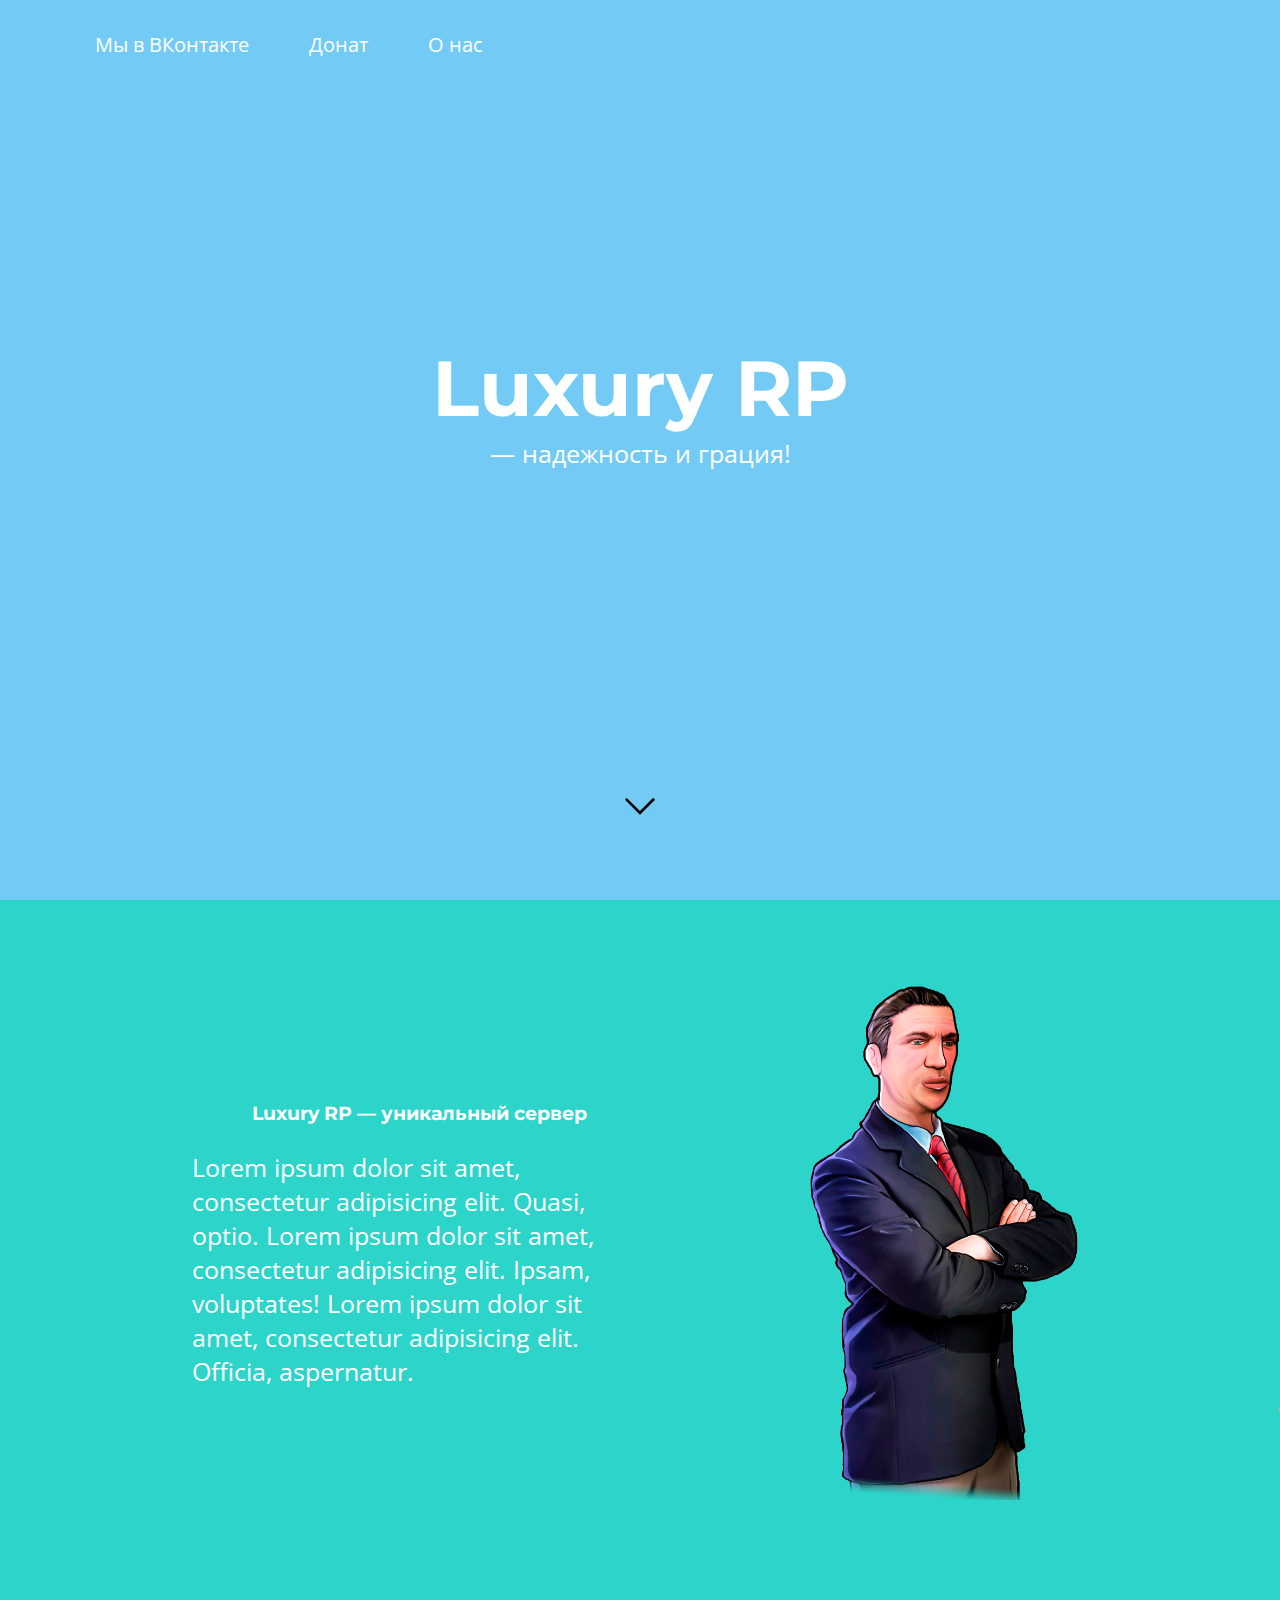
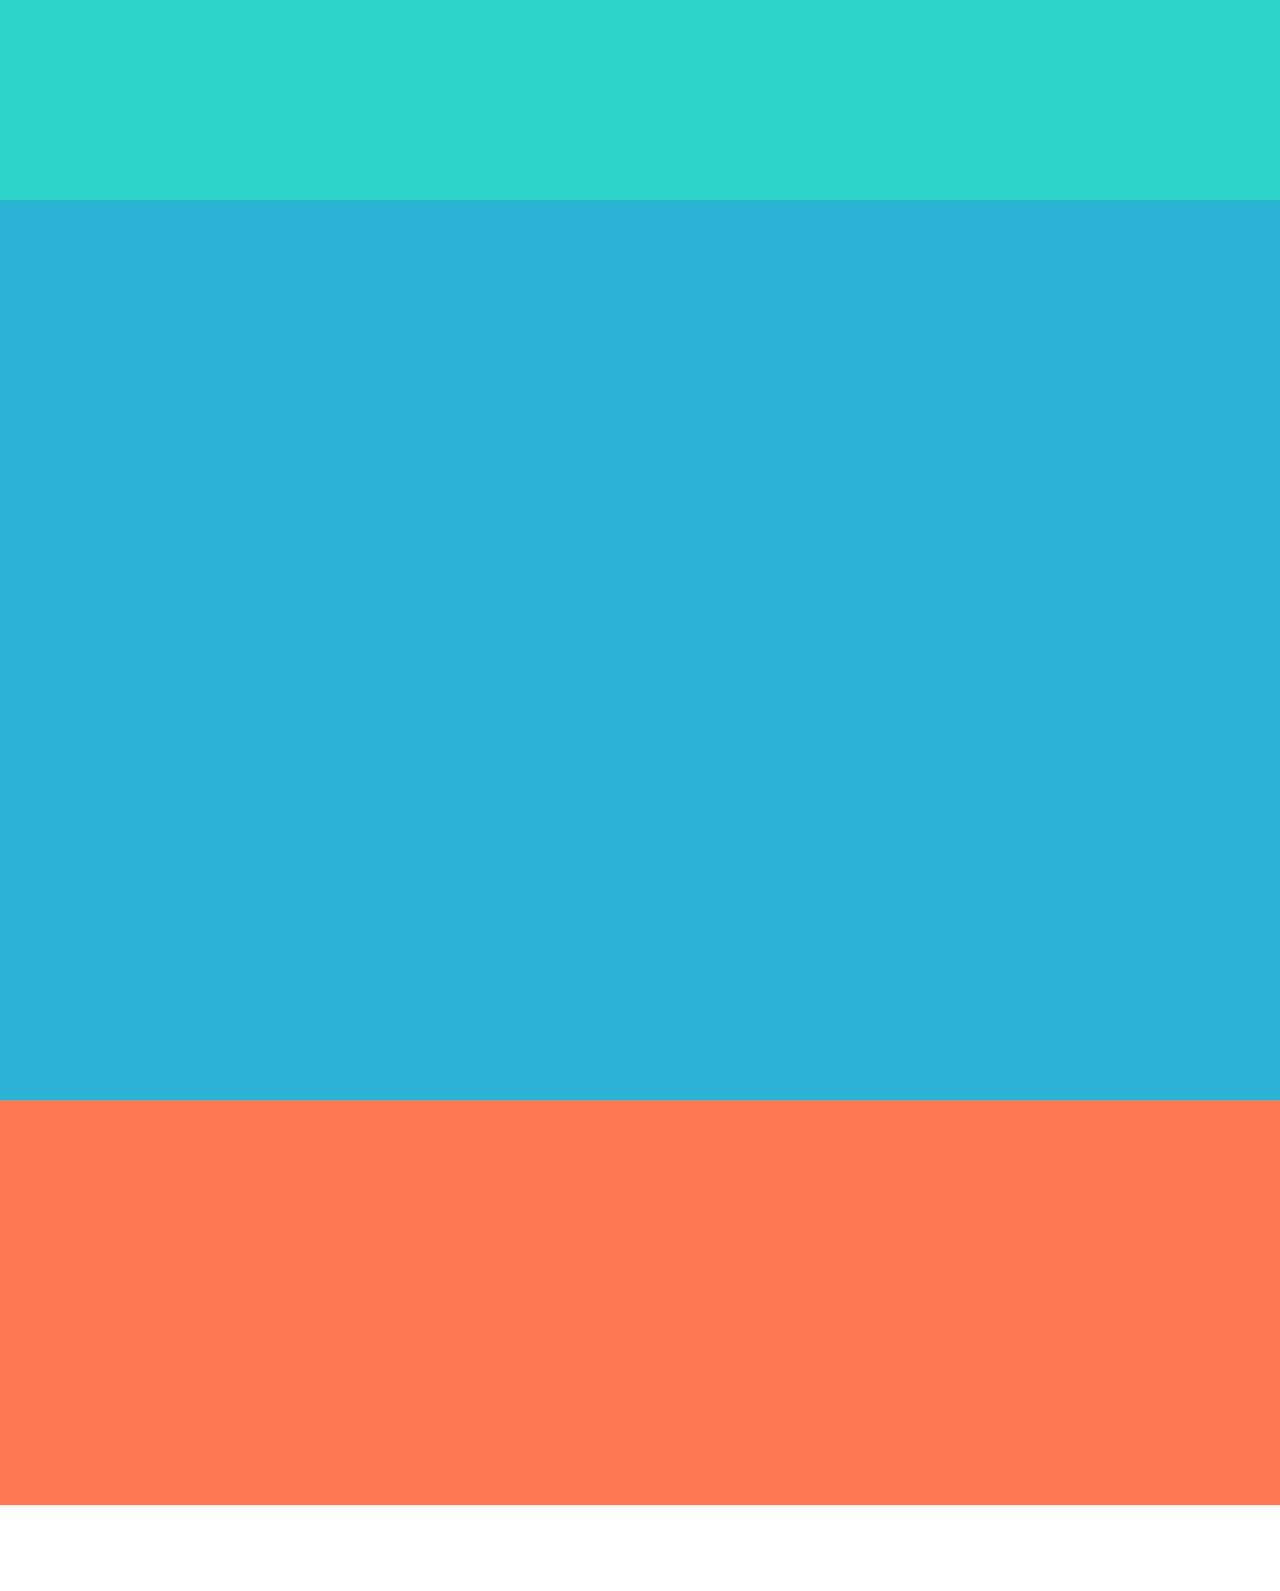
==== index.html @ 031ab989 "ver 0.9.2.1" ====
<!DOCTYPE html>
<html lang="en">
<head>
    <!-- metatag -->
    <meta charset="UTF-8">
    <meta name="viewport" content="width=device-width, initial-scale=1.0">
    <meta http-equiv="X-UA-Compatible" content="ie=edge">
    <meta name="description" content="">
    <meta name="autor" content="Layout by Kolobanov">
    <meta name="keywords" content="Luxury, samp, rp, luxury rp, roleplay, role play, samp server, самп, люксури">
    
    <!-- title name -->
    <title>Luxury RP - SAMP project</title>

    <!-- link -->
    <link rel="stylesheet" href="/lib/animate.css">
    <link rel="stylesheet" href="css/stylesheet.css">
</head>
<body>
    <div class="section sectionone" id="blockone">
        <div class="sectionone-nav">
            <div class="nav wow fadeInLeft" data-wow-duration="1.5s">
                <ul class="navbar">
                    <li class="navbar-list"><a class="underline-text" href="https://vk.com/lux_samp">Мы в ВКонтакте</a></li>
                    <li class="navbar-list"><a class="underline-text" href="#">Донат</a></li>
                    <li class="navbar-list"><a class="underline-text" href="#">О нас</a></li>
                    
                </ul>
            </div>
        </div>
        <div class="sectionone-inner">
            <h1>Luxury RP</h1>
            <p>&mdash; надежность и грация!</p>
        </div>
        <div class="sectionone-arrow">
                <a href="#blocktwo"><img class="arrow-down animated fadeInDown slower infinite" width="80" src="/image/lobby/angle-down.svg" alt=""></a>
        </div>
    </div>
    <div class="section sectiontwo" id="blocktwo">
        <div class="sectiontwo-head">
            <h2 class="wow slideInLeft" data-wow-offset="10">О нас</h2>
        </div>
        <div class="sectiontwo-inner">
            <div class="sectiontwo-inner-text">
                <h3>Luxury RP &mdash; уникальный сервер</h3>
                <p>
                    Lorem ipsum dolor sit amet, consectetur adipisicing elit. Quasi, optio.
                    Lorem ipsum dolor sit amet, consectetur adipisicing elit. Ipsam, voluptates!
                    Lorem ipsum dolor sit amet, consectetur adipisicing elit. Officia, aspernatur.
                </p>
            </div>
            <div class="sectiontwo-person">
                <img class="persona" src="image/persona.png" width="470" alt="">
            </div>
        </div>
    </div>
    <div class="section sectionthree" id="blockthree">
        <div class="sectionthree-header">
            <h2 class="wow slideInLeft" data-wow-offset="10">Как скачать?</h2>
        </div>
        <div class="sectionthree-number">
                <h2 class="wow fadeInLeft">1</h2>
                <h2 class="wow fadeInLeft" data-wow-delay="0.3s">2</h2>
                <h2 class="wow fadeInLeft" data-wow-delay="0.6s">3</h2>
        </div>
        <div class="sectionthree-steps">
            <div class="steps-block wow fadeInLeft">
                <h3>Установить GTA San Andreas</h3>
                <p>Первым радикальным шагом будет установка GTA San Andreas на ваш компьютер. Это вы можете сделать, нажав на кнопку снизу.</p>
            </div>
            <div class="steps-block wow fadeInLeft" data-wow-delay="0.3s">
                <h3>Установить клиент SA:MP</h3>
                <p>Второй шаг &mdash; установка SAMP`a. При установке укажите папку, куда вы установили игру. Скачать клиент вы можете по кнопку внизу.</p>
            </div>
            <div class="steps-block wow fadeInLeft" data-wow-delay="0.6s">
                <h3>Добавить наш сервер в избранные</h3>
                <p>Последний и самый главный шаг - добавление нашего сервера в ваш клиент. Как обычно, нажав на кнопку ниже.</p>
            </div>
        </div>
    </div>
    <div class="social-block">
        
    </div>
    <div class="sectionfooter" id="footer">
        <h2 style="color: #000;" class="wow slideInLeft" data-wow-offset="10">Luxury RP</h2>
    </div>
<script src="lib/wow.min.js"></script>
<script>new WOW().init();</script>
</body>
</html>
---- css/stylesheet.css ----
@import url('https://fonts.googleapis.com/css?family=Montserrat:300,400,700|Open+Sans:400,700&display=swap');

* {
    padding: 0;
    margin: 0;
}

html {
    scroll-behavior: smooth;
}

ul, li {
    list-style: none;
    text-decoration: none;
}

h1, h2, h3, h4, h5 {
    font-family: 'Montserrat', sans-serif;
    margin: 0;
    color: #fff;
}

h1 {
    font-size: 78px;
}

h2 {
    font-size: 70px;
}

p, li {
    font-family: 'Open Sans', sans-serif;
    font-size: 25px;
    color: #fff;
}

a, 
a:hover {
    text-decoration: none;
    cursor: pointer;
    color: #fff;
}

.section {
    width: 100%;
    height: 100vh;
}

.sectionone {
    background-color: #73cbf5;
}

.sectionone-nav {
    height: 5vh;
}

.navbar {
    display: flex;
    justify-content: center;
    align-items: center;

    position: absolute;
    top: 15px;
    left: 65px;
    text-align: center;
}

.navbar-list {
    padding: 10px 10px;
}

.navbar-list a {
    font-size: 20px;
    color: #fff;
    margin: 5px 20px;
}

.underline-text {
    display: inline-block;
    color: #ffeb3b;
    line-height: 1.4;
    text-decoration: none;
    cursor: pointer;
    position: relative;
}

.underline-text:after {
    background-color: #ffeb3b;
    display: block;
    content: "";
    height: 4px;
    width: 0%;
    left: 50%;
    position: absolute;
    -webkit-transition: width .3s ease-in-out;
    -moz--transition: width .3s ease-in-out;
    transition: width .3s ease-in-out;
    -webkit-transform: translateX(-50%);
    -moz-transform: translateX(-50%);
    transform: translateX(-50%);
}

.underline-text:hover:after,
.underline-text:focus:after {
    width: 100%;
}

.sectionone-inner {
    height: 80vh;

    display: flex;
    justify-content: center;
    align-items: center;
    flex-direction: column;
}

.sectionone-arrow {
    height: 5vh;
    display: flex;
    justify-content: center;
}

.arrow-down {
    fill: #fff;
}

/* sectiontwo */


.sectiontwo {
    background-color: #2cd4c9;
}

.sectiontwo-inner {
    padding-left: 15%;

    display: flex;
    align-items: center;
    justify-content: center;
}

.sectiontwo-inner-text {
    display: flex;
    justify-content: flex-start;
    flex-direction: column;
    align-items: center;
    padding-right: 15%;

    width: 600px;
}

.sectiontwo-inner-text h3 {
    padding-bottom: 25px;
}

/* sectionthree */

.sectionthree {
    background-color: #2cb2d4;
}

.sectionthree-number {
    display: flex;
    justify-content: space-around;

    padding-top: 5%;
}

.sectionthree-steps {
    display: flex;
    justify-content: space-around;
    align-items: center;

    padding-top: 2%;
}

.steps-block {
    width: 350px;
}


.social-block {
    width: 100%;
    height: 45vh;

    background: #f75;
}
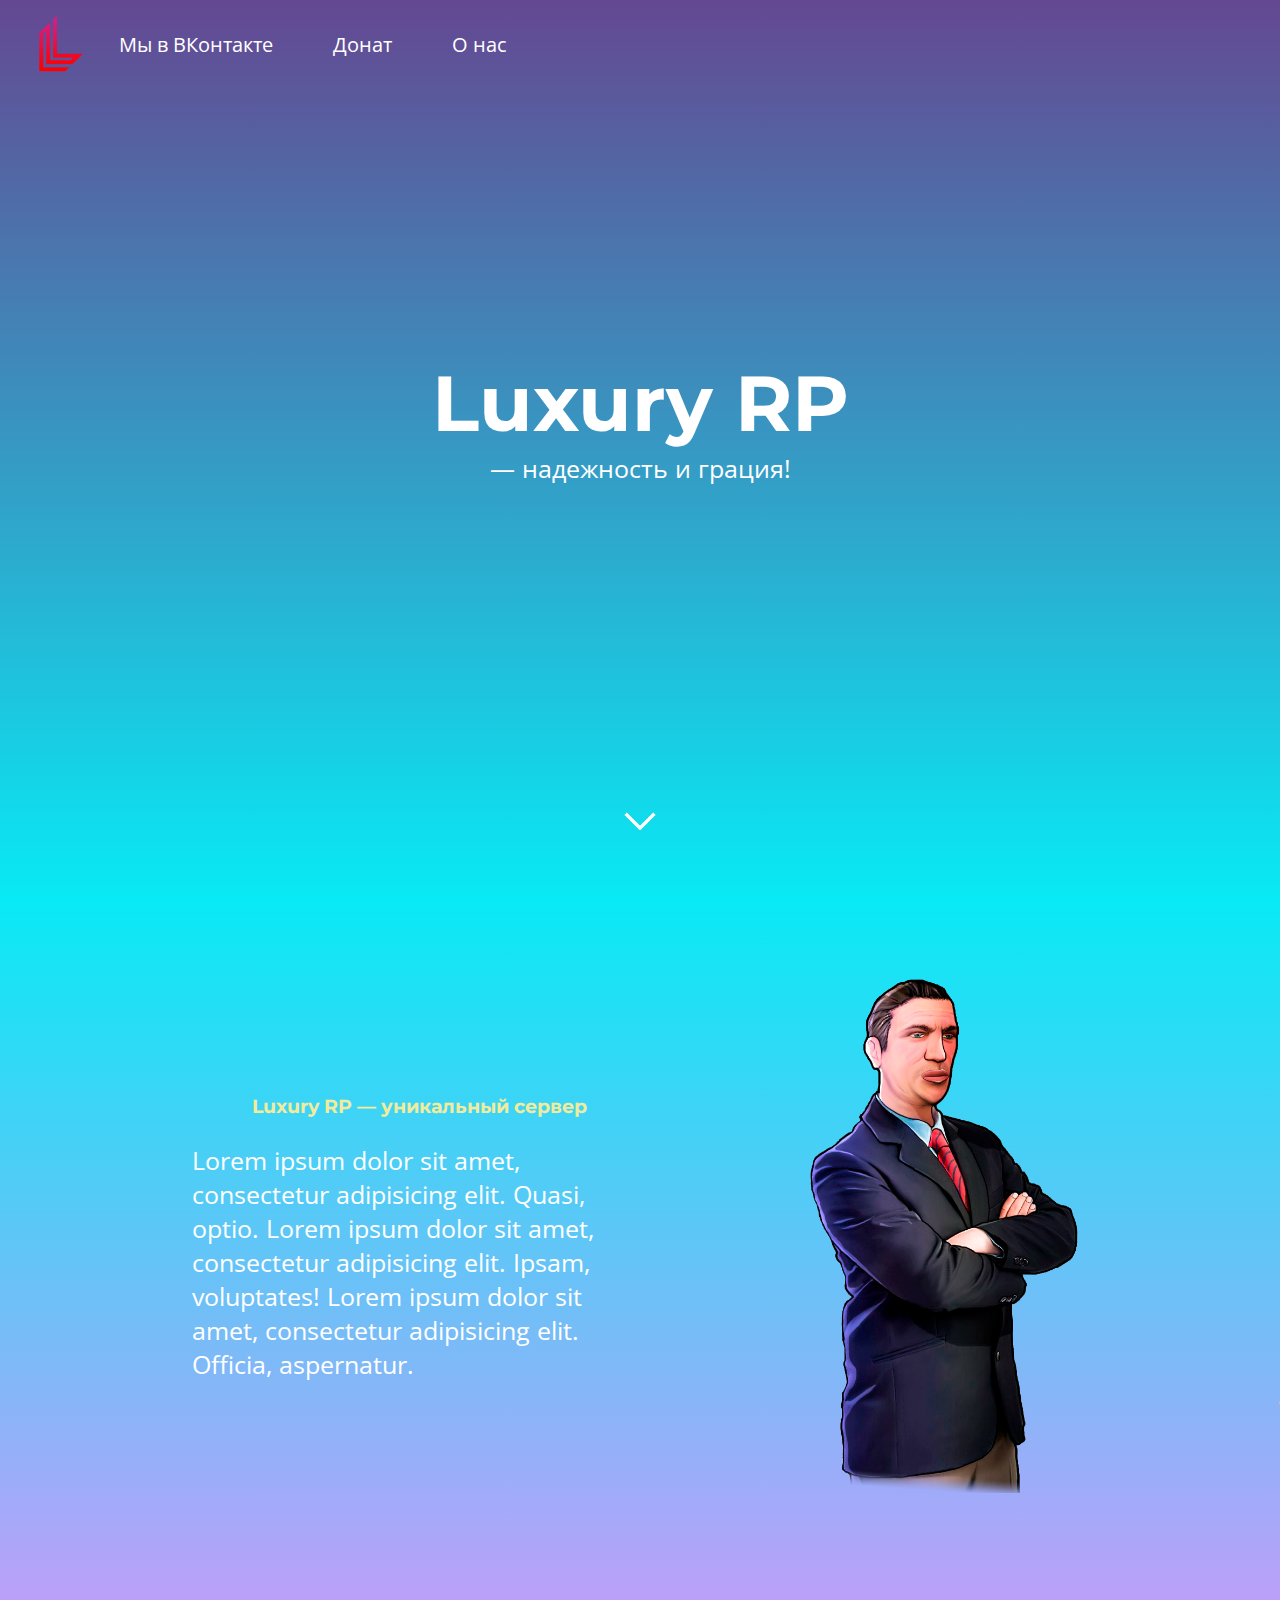
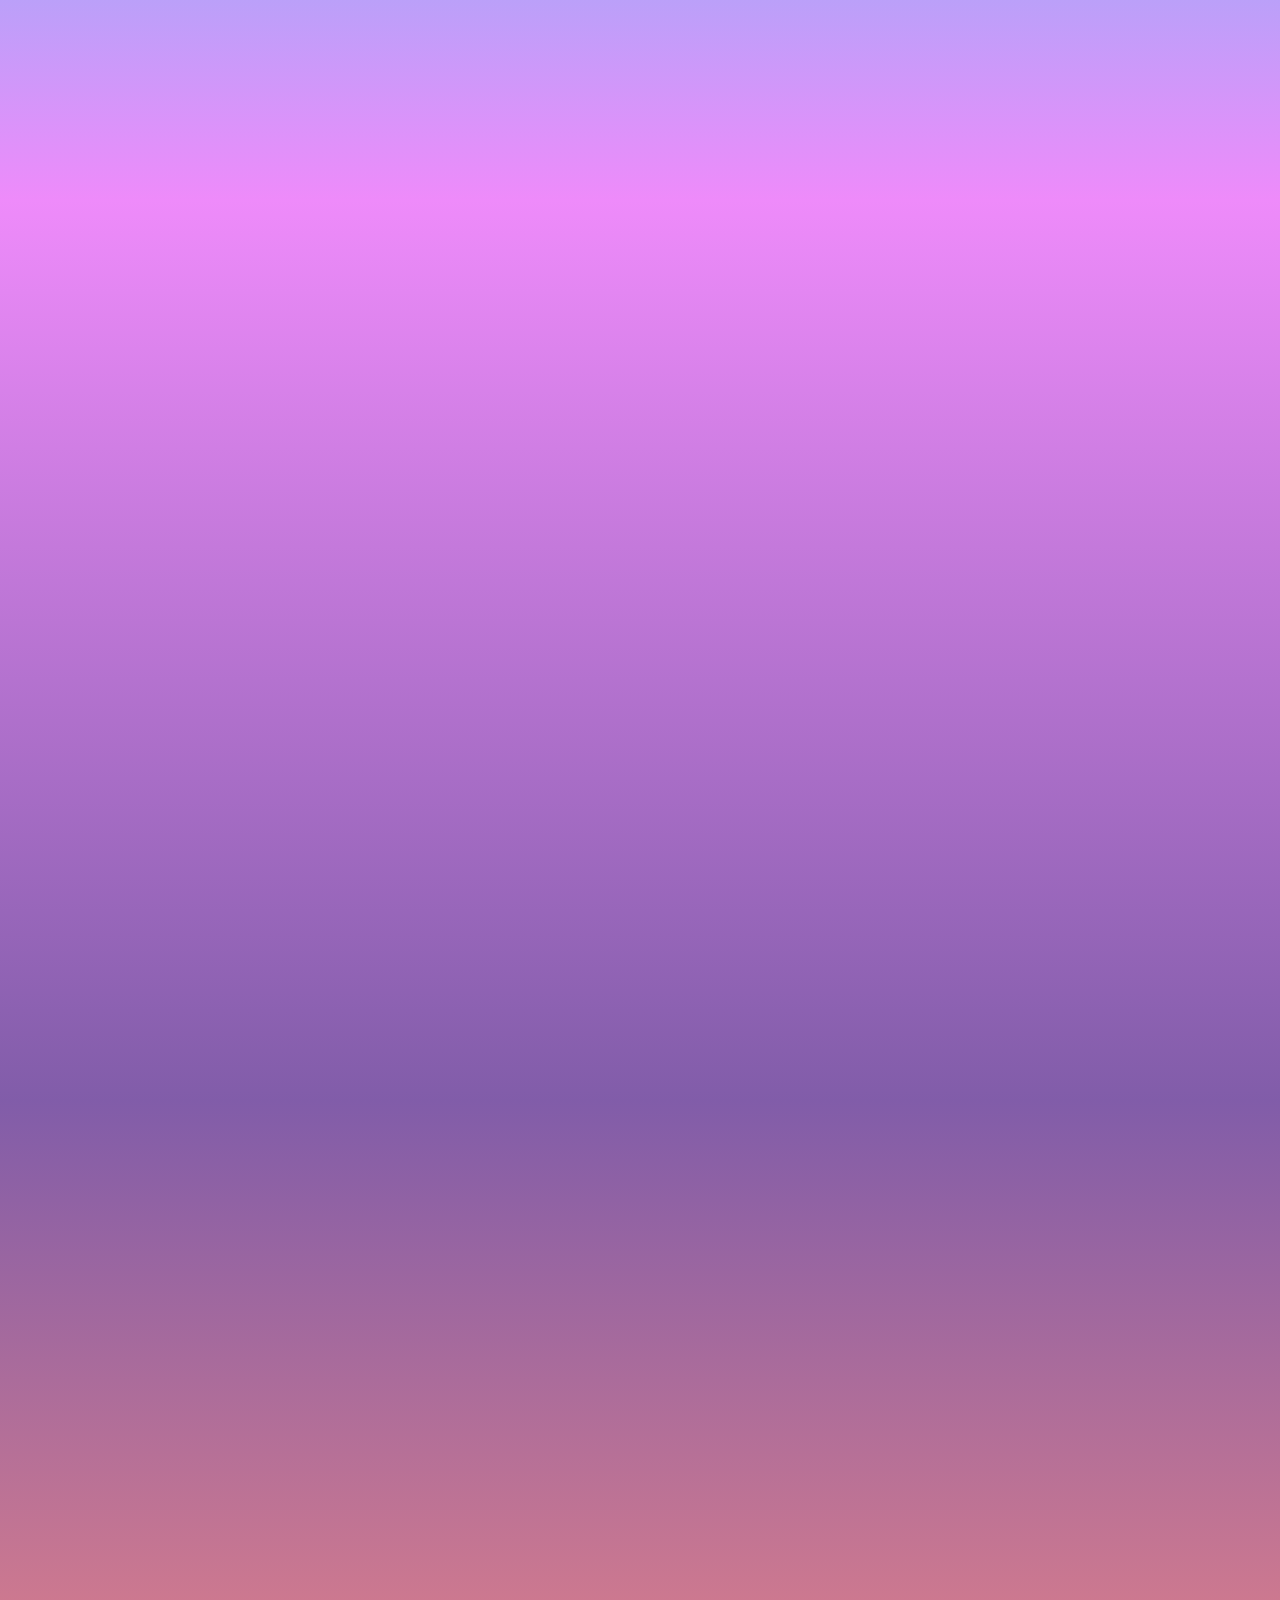
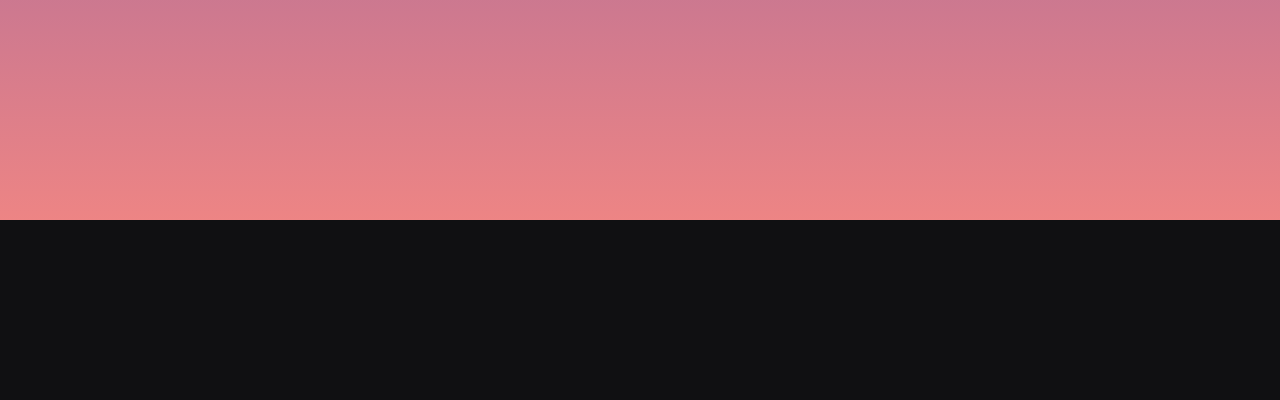
==== commit 854b79e6: "ver. 0.9.3" ====
--- a/index.html
+++ b/index.html
@@ -19,6 +19,9 @@
 <body>
     <div class="section sectionone" id="blockone">
         <div class="sectionone-nav">
+            <div class="logo-block">
+                <img src="image/logo.png" width="64" alt="">
+            </div>
             <div class="nav wow fadeInLeft" data-wow-duration="1.5s">
                 <ul class="navbar">
                     <li class="navbar-list"><a class="underline-text" href="https://vk.com/lux_samp">Мы в ВКонтакте</a></li>
@@ -38,7 +41,7 @@
     </div>
     <div class="section sectiontwo" id="blocktwo">
         <div class="sectiontwo-head">
-            <h2 class="wow slideInLeft" data-wow-offset="10">О нас</h2>
+            <h2 class="wow slideInLeft heading-text" data-wow-offset="10">О нас</h2>
         </div>
         <div class="sectiontwo-inner">
             <div class="sectiontwo-inner-text">
@@ -56,7 +59,7 @@
     </div>
     <div class="section sectionthree" id="blockthree">
         <div class="sectionthree-header">
-            <h2 class="wow slideInLeft" data-wow-offset="10">Как скачать?</h2>
+            <h2 class="wow slideInLeft heading-text" data-wow-offset="10">Как скачать?</h2>
         </div>
         <div class="sectionthree-number">
                 <h2 class="wow fadeInLeft">1</h2>
@@ -70,7 +73,7 @@
             </div>
             <div class="steps-block wow fadeInLeft" data-wow-delay="0.3s">
                 <h3>Установить клиент SA:MP</h3>
-                <p>Второй шаг &mdash; установка SAMP`a. При установке укажите папку, куда вы установили игру. Скачать клиент вы можете по кнопку внизу.</p>
+                <p>Второй шаг &mdash; установка SAMP`a. При установке укажите папку, куда вы установили игру. Скачать клиент вы можете по кнопке внизу.</p>
             </div>
             <div class="steps-block wow fadeInLeft" data-wow-delay="0.6s">
                 <h3>Добавить наш сервер в избранные</h3>
@@ -79,10 +82,16 @@
         </div>
     </div>
     <div class="social-block">
-        
+        <div class="social-header">
+            <h2 class="wow slideInLeft animated heading-text">Мы в соц. сетях!</h2>
+        </div>
     </div>
     <div class="sectionfooter" id="footer">
-        <h2 style="color: #000;" class="wow slideInLeft" data-wow-offset="10">Luxury RP</h2>
+        <h2 class="wow slideInLeft" data-wow-offset="10">Luxury RP</h2>
+        <div class="copyright-item">
+            <p class="wow slideInLeft" data-wow-delay="0.2s">&copy; Copyright 2019.
+            <i>Все права защищены.</i></p>
+        </div>
     </div>
 <script src="lib/wow.min.js"></script>
 <script>new WOW().init();</script>
--- a/css/stylesheet.css
+++ b/css/stylesheet.css
@@ -9,6 +9,10 @@
     scroll-behavior: smooth;
 }
 
+body {
+
+}
+
 ul, li {
     list-style: none;
     text-decoration: none;
@@ -25,8 +29,14 @@
 }
 
 h2 {
-    font-size: 70px;
-}
+    font-size: 65px;
+    color: #fff;
+}
+
+h3 {
+    color: #F1EC9D;
+}
+
 
 p, li {
     font-family: 'Open Sans', sans-serif;
@@ -41,6 +51,10 @@
     color: #fff;
 }
 
+.heading-text {
+    padding-left: 50px;
+}
+
 .section {
     width: 100%;
     height: 100vh;
@@ -48,10 +62,14 @@
 
 .sectionone {
     background-color: #73cbf5;
+    background: linear-gradient(to top, #08eaf5, #644892);
 }
 
 .sectionone-nav {
+    display: flex;
     height: 5vh;
+    padding-top: 15px;
+    padding-left: 25px;
 }
 
 .navbar {
@@ -59,9 +77,6 @@
     justify-content: center;
     align-items: center;
 
-    position: absolute;
-    top: 15px;
-    left: 65px;
     text-align: center;
 }
 
@@ -129,6 +144,7 @@
 
 .sectiontwo {
     background-color: #2cd4c9;
+    background: linear-gradient(to top, #db08f578, #08eaf5);
 }
 
 .sectiontwo-inner {
@@ -156,7 +172,8 @@
 /* sectionthree */
 
 .sectionthree {
-    background-color: #2cb2d4;
+    background: linear-gradient(to top, #6b409ad9, #db08f578);
+
 }
 
 .sectionthree-number {
@@ -181,7 +198,23 @@
 
 .social-block {
     width: 100%;
-    height: 45vh;
-
-    background: #f75;
+    height: 80vh;
+    background: linear-gradient(to top, #ea6f6fd9, #6b409ad9);
+}
+
+.sectionfooter {
+    height: 20vh;
+    background-color: #101012;
+    color: #fff !important;
+    line-height: 1.4;
+    padding-left: 10px;
+}
+
+.copyright-item {
+    display: flex;
+}
+
+.copyright-item i {
+    font-style: normal;
+    font-size: 16px;
 }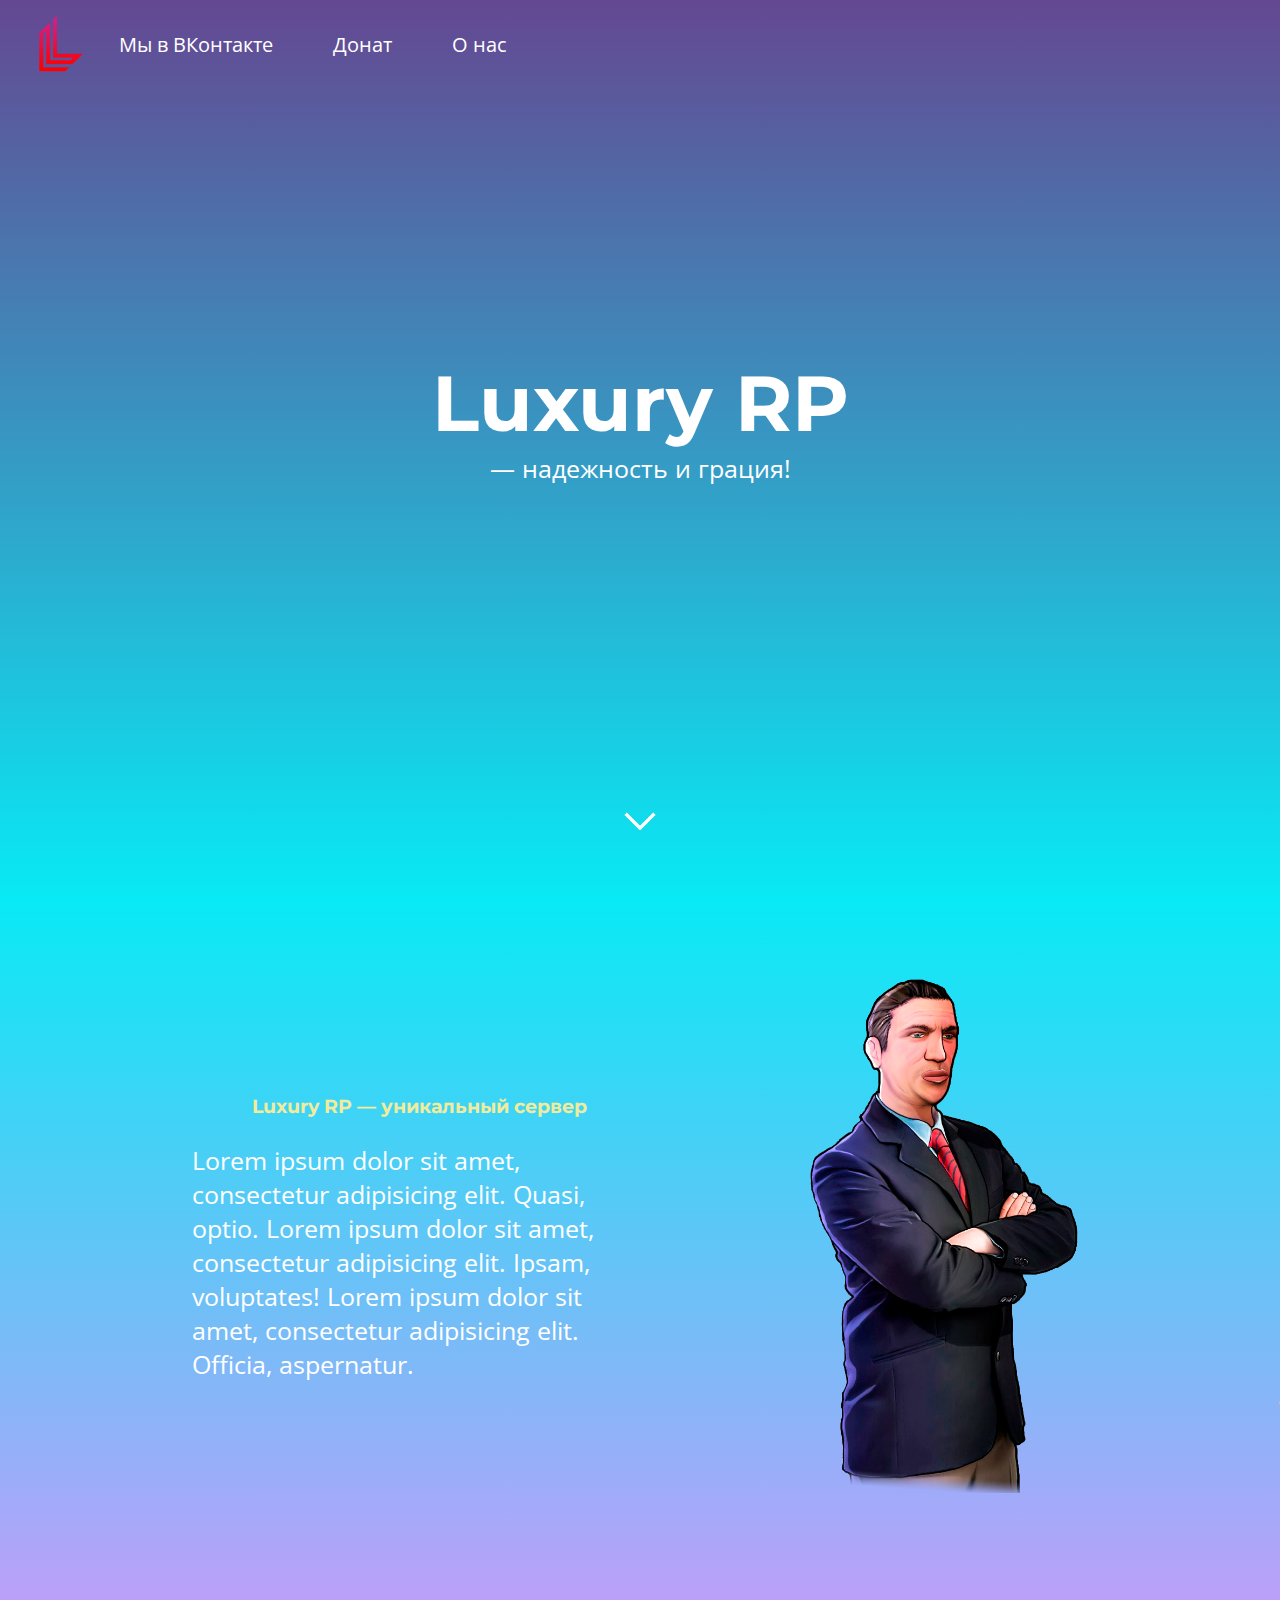
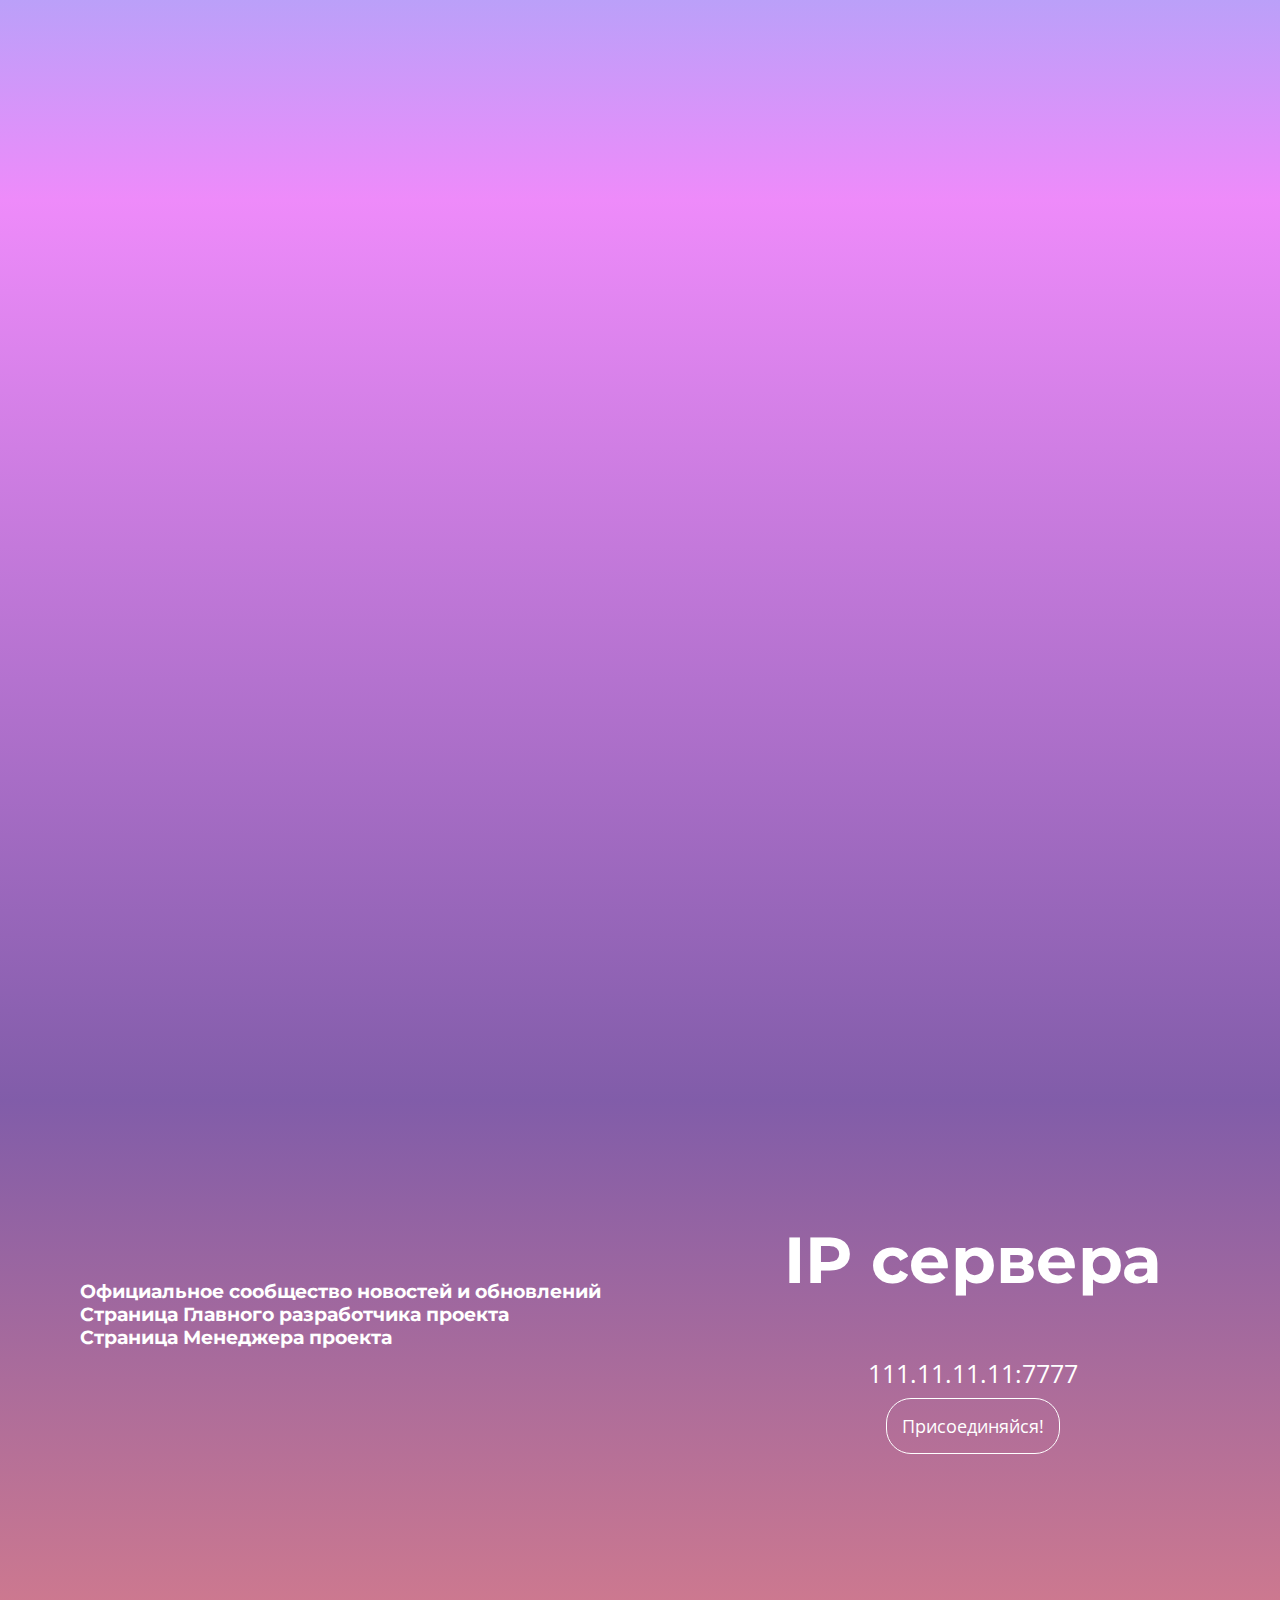
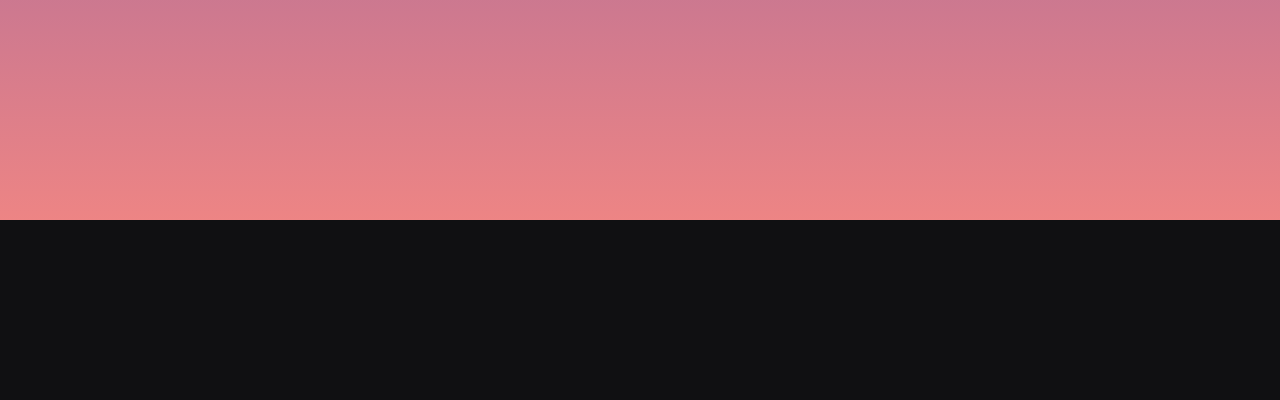
==== commit 93a99a40: "ver. 0.9.4" ====
--- a/index.html
+++ b/index.html
@@ -13,6 +13,7 @@
     <title>Luxury RP - SAMP project</title>
 
     <!-- link -->
+    <link rel="shortcut icon" href="image/favicon.ico" type="image/x-icon">
     <link rel="stylesheet" href="/lib/animate.css">
     <link rel="stylesheet" href="css/stylesheet.css">
 </head>
@@ -81,16 +82,28 @@
             </div>
         </div>
     </div>
-    <div class="social-block">
+    <div class="social">
         <div class="social-header">
             <h2 class="wow slideInLeft animated heading-text">Мы в соц. сетях!</h2>
         </div>
+        <div class="social-block">
+        <div class="social-inner">
+            <h3><a href="#">Официальное cообщество новостей и обновлений</a></h3>
+            <h3><a href="#">Страница Главного разработчика проекта</a></h3>
+            <h3><a href="#">Страница Менеджера проекта</a></h3>
+        </div>
+        <div class="server-inner">
+            <h2>IP сервера</h2>
+            <p>111.11.11.11:7777</p>
+            <a href="samp://111.11.11.11:7777" class="btn-block">Присоединяйся!</a>
+        </div>
+    </div>
     </div>
     <div class="sectionfooter" id="footer">
         <h2 class="wow slideInLeft" data-wow-offset="10">Luxury RP</h2>
         <div class="copyright-item">
-            <p class="wow slideInLeft" data-wow-delay="0.2s">&copy; Copyright 2019.
-            <i>Все права защищены.</i></p>
+            <p class="wow slideInRight"><span class="wow fadeInDown" data-wow-delay="1s">&copy;</span> Copyright 2019 <br>
+            <i class="wow fadeInDown" data-wow-delay="1.5s">Все права защищены.</i></p>
         </div>
     </div>
 <script src="lib/wow.min.js"></script>
--- a/css/stylesheet.css
+++ b/css/stylesheet.css
@@ -7,10 +7,11 @@
 
 html {
     scroll-behavior: smooth;
+    overflow-x: hidden;
 }
 
 body {
-
+    
 }
 
 ul, li {
@@ -196,25 +197,73 @@
 }
 
 
-.social-block {
+.social {
     width: 100%;
     height: 80vh;
     background: linear-gradient(to top, #ea6f6fd9, #6b409ad9);
 }
 
 .sectionfooter {
+    display: flex;
+    align-items: center;
+    justify-content: space-between;
+
     height: 20vh;
     background-color: #101012;
     color: #fff !important;
     line-height: 1.4;
-    padding-left: 10px;
+    padding: 0px 10px;
 }
 
 .copyright-item {
     display: flex;
+    text-align: right;
 }
 
 .copyright-item i {
     font-style: normal;
     font-size: 16px;
+}
+
+.social-block {
+    display: flex;
+    justify-content: center;
+    align-items: center;
+}
+
+.social-inner {
+    width: 50%;
+    display: flex;
+    flex-direction: column;
+    padding-left: 80px;
+}
+
+.server-inner {
+    width: 50%;
+    line-height: 2.5;
+    text-align: center;
+    padding: 0px 15px;
+}
+
+.server-inner a {
+
+}
+
+.btn-block {
+    padding: 15px;
+    border: 1px solid #fff;
+    border-radius: 25px;
+    
+    font-family: 'Open Sans', sans-serif;
+    font-size: 18px;
+
+    transition: all .5s ease-out;
+}
+
+.btn-block:hover {
+    padding: 17px;
+    text-align: center;
+    background-color: #fff;
+    font-weight: 700;
+    color: #000;
 }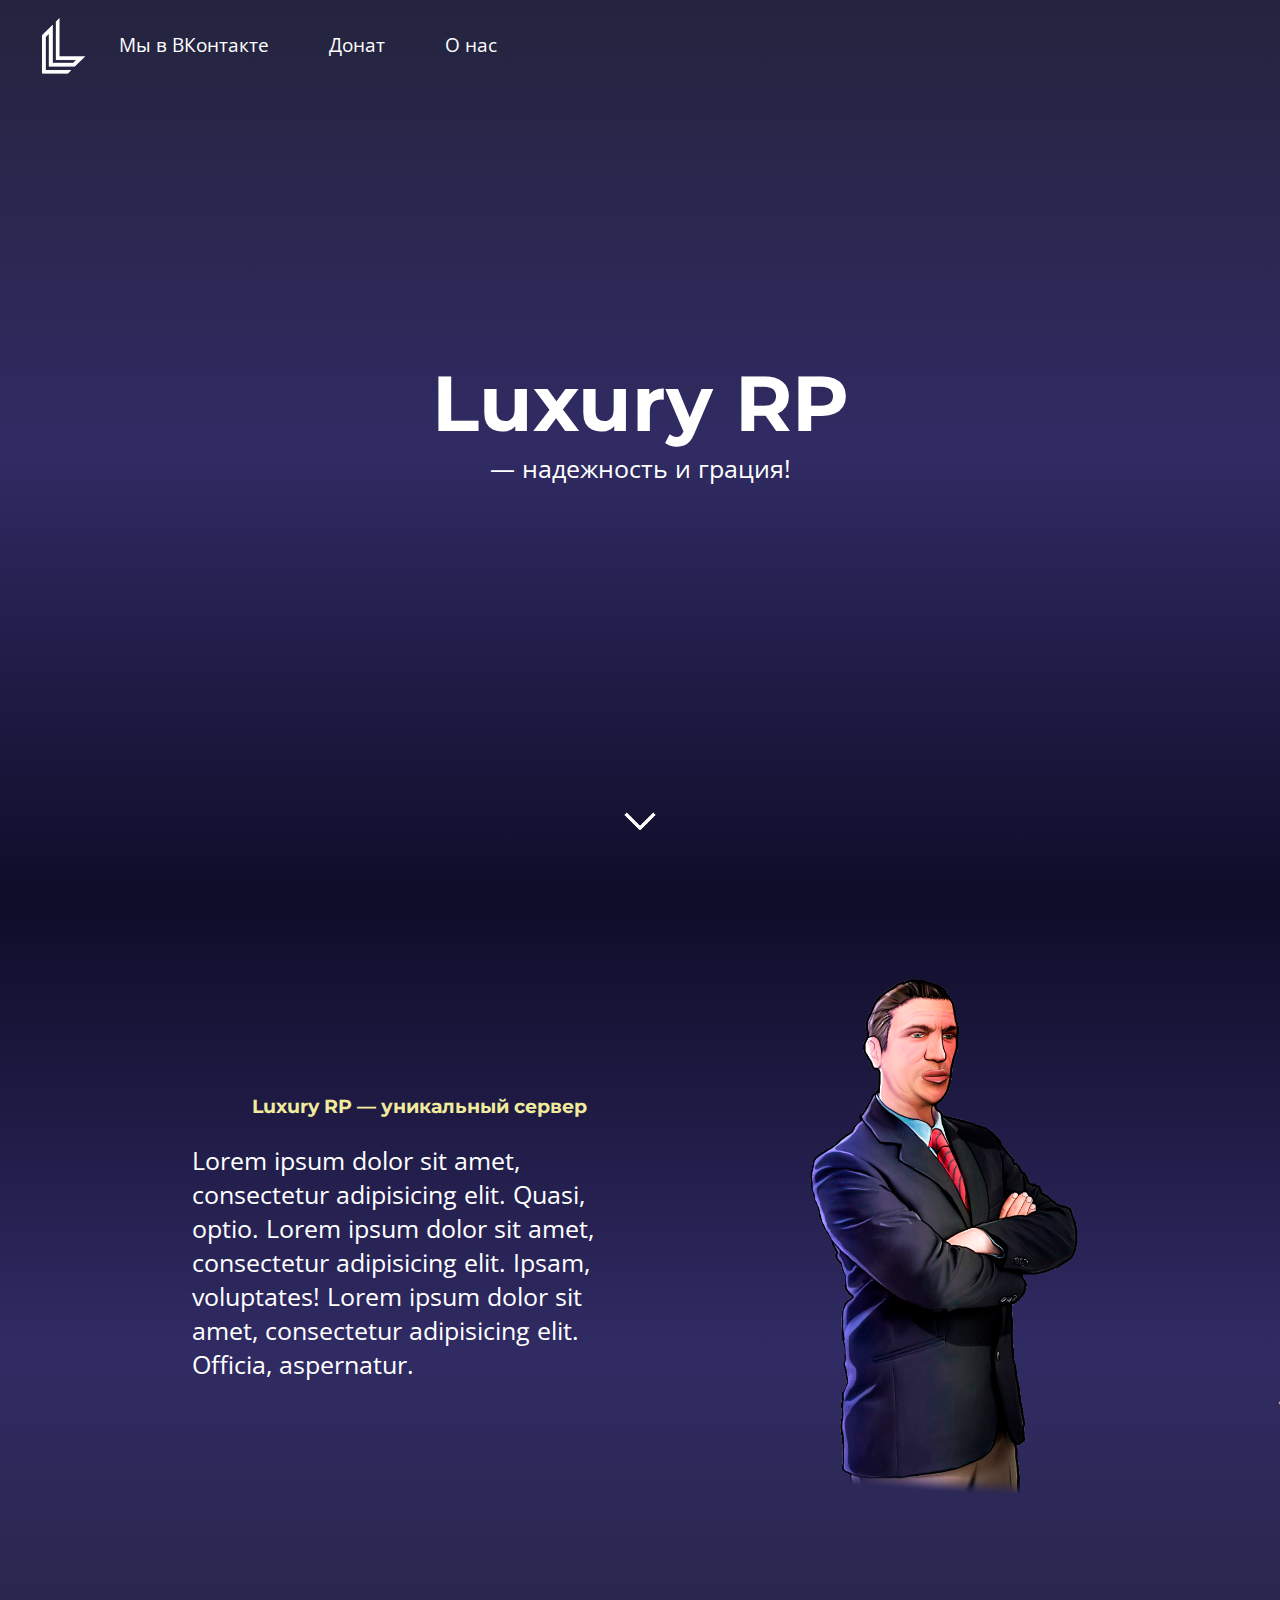
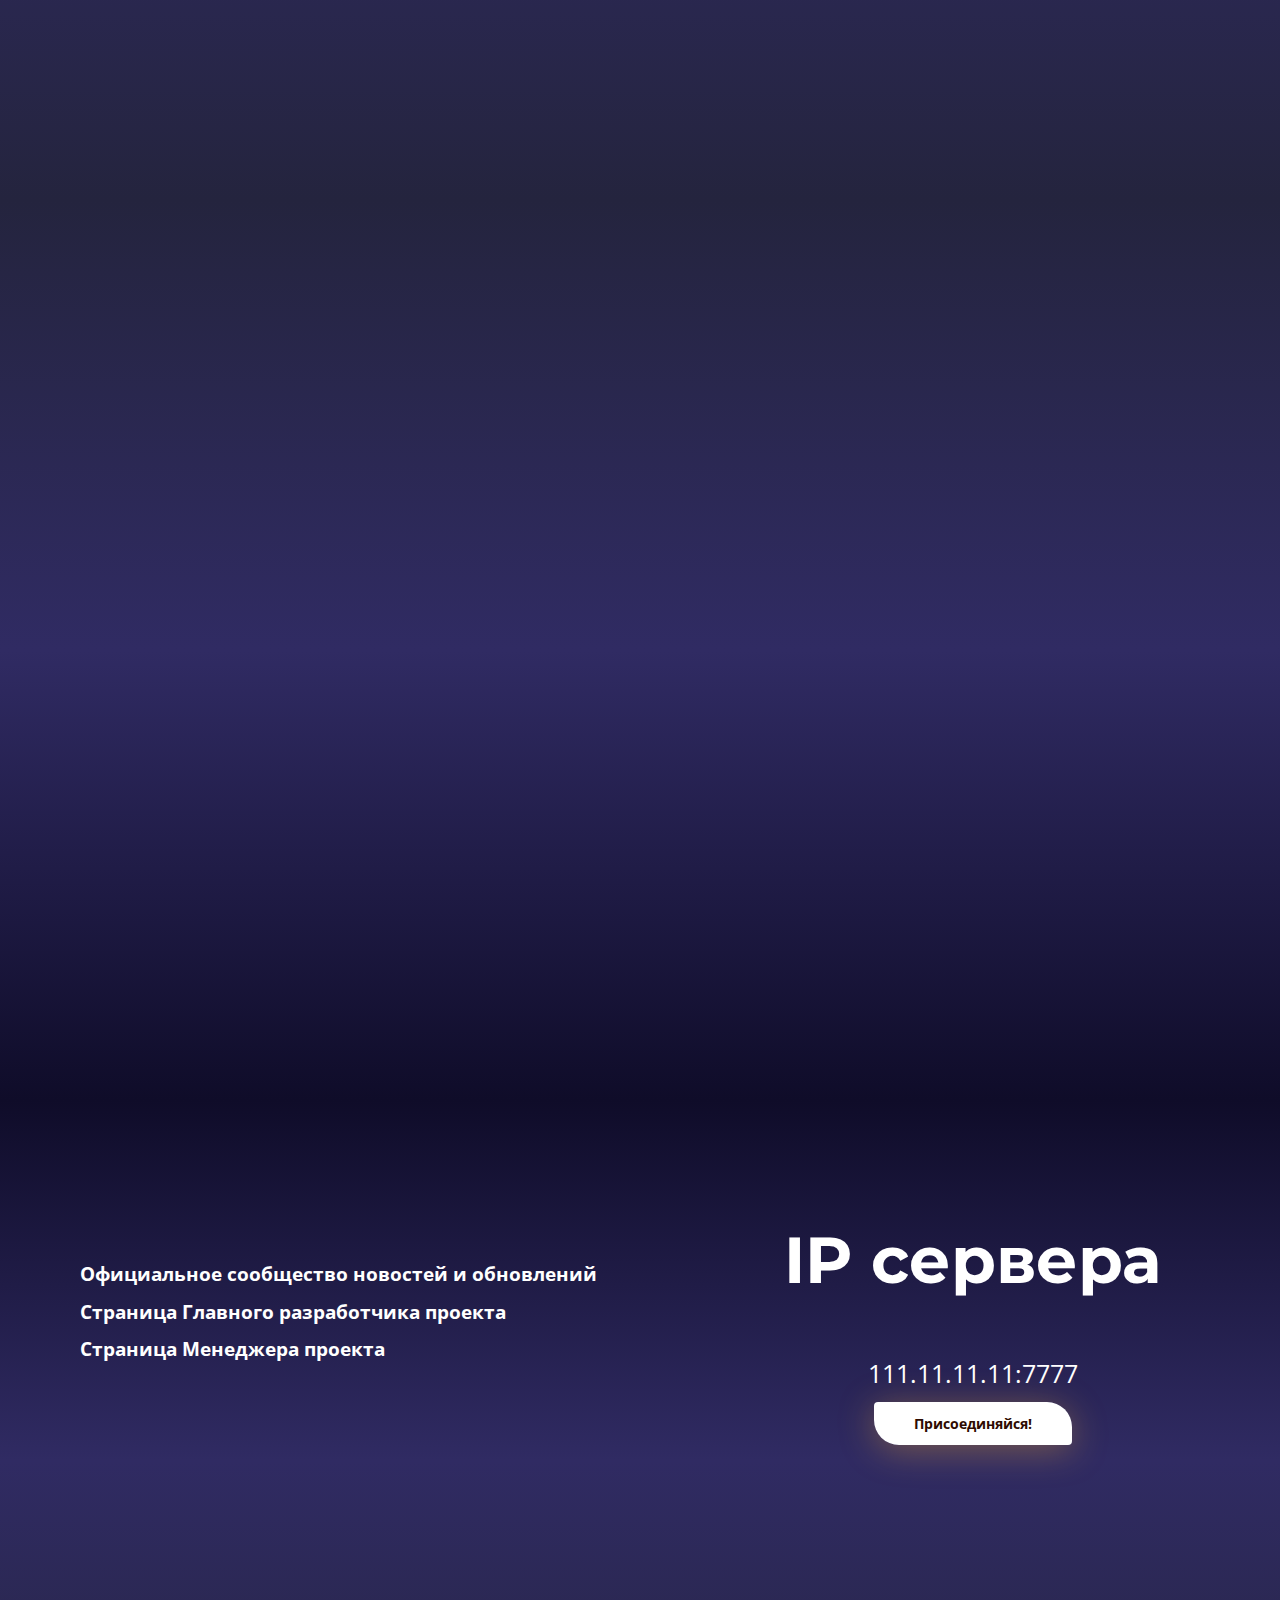
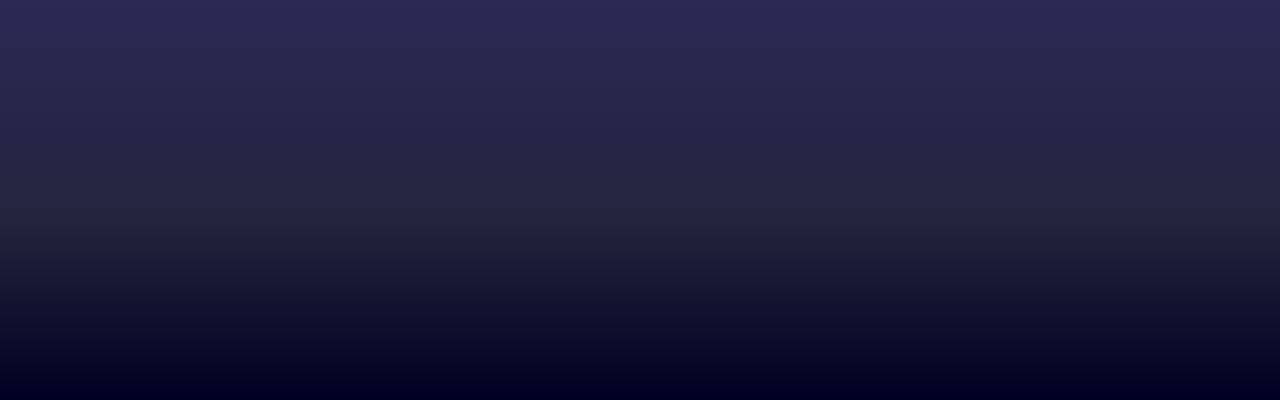
==== commit 19cbc941: "ver 0.9.5" ====
--- a/index.html
+++ b/index.html
@@ -26,7 +26,7 @@
             <div class="nav wow fadeInLeft" data-wow-duration="1.5s">
                 <ul class="navbar">
                     <li class="navbar-list"><a class="underline-text" href="https://vk.com/lux_samp">Мы в ВКонтакте</a></li>
-                    <li class="navbar-list"><a class="underline-text" href="#">Донат</a></li>
+                    <li class="navbar-list"><a class="underline-text donate" href="#">Донат</a></li>
                     <li class="navbar-list"><a class="underline-text" href="#">О нас</a></li>
                     
                 </ul>
@@ -37,7 +37,7 @@
             <p>&mdash; надежность и грация!</p>
         </div>
         <div class="sectionone-arrow">
-                <a href="#blocktwo"><img class="arrow-down animated fadeInDown slower infinite" width="80" src="/image/lobby/angle-down.svg" alt=""></a>
+                <a href="#blocktwo"><img class="arrow-down animated fadeInDown slower infinite" width="80" src="/image/angle-down.svg" alt=""></a>
         </div>
     </div>
     <div class="section sectiontwo" id="blocktwo">
@@ -95,7 +95,7 @@
         <div class="server-inner">
             <h2>IP сервера</h2>
             <p>111.11.11.11:7777</p>
-            <a href="samp://111.11.11.11:7777" class="btn-block">Присоединяйся!</a>
+            <a href="samp://111.11.11.11:7777" class="btn-block" data-wow-delay="">Присоединяйся!</a>
         </div>
     </div>
     </div>
--- a/css/stylesheet.css
+++ b/css/stylesheet.css
@@ -63,7 +63,7 @@
 
 .sectionone {
     background-color: #73cbf5;
-    background: linear-gradient(to top, #08eaf5, #644892);
+    background: linear-gradient(to top, #0f0c29, #302b63, #24243e);
 }
 
 .sectionone-nav {
@@ -86,9 +86,18 @@
 }
 
 .navbar-list a {
+    font-size: 19px;
+    color: #fff;
+    margin: 5px 20px;
+    transition: all .3s ease-out;
+}
+
+.navbar-list a:hover {
     font-size: 20px;
-    color: #fff;
-    margin: 5px 20px;
+}
+
+.donate:hover {
+    font-size: 24px !important;
 }
 
 .underline-text {
@@ -145,7 +154,7 @@
 
 .sectiontwo {
     background-color: #2cd4c9;
-    background: linear-gradient(to top, #db08f578, #08eaf5);
+    background: linear-gradient(to top, #24243e, #302b63, #0f0c29);
 }
 
 .sectiontwo-inner {
@@ -173,7 +182,7 @@
 /* sectionthree */
 
 .sectionthree {
-    background: linear-gradient(to top, #6b409ad9, #db08f578);
+    background: linear-gradient(to top, #0f0c29, #302b63, #24243e);
 
 }
 
@@ -200,7 +209,7 @@
 .social {
     width: 100%;
     height: 80vh;
-    background: linear-gradient(to top, #ea6f6fd9, #6b409ad9);
+    background: linear-gradient(to top, #24243e, #302b63, #0f0c29);
 }
 
 .sectionfooter {
@@ -209,7 +218,8 @@
     justify-content: space-between;
 
     height: 20vh;
-    background-color: #101012;
+    background: linear-gradient(to top, #002, #24243e);
+    /*background-color: #002;*/
     color: #fff !important;
     line-height: 1.4;
     padding: 0px 10px;
@@ -236,6 +246,11 @@
     display: flex;
     flex-direction: column;
     padding-left: 80px;
+    line-height: 2;
+}
+
+.social-inner h3 {
+    font-family: 'Open Sans', sans-serif;
 }
 
 .server-inner {
@@ -250,13 +265,18 @@
 }
 
 .btn-block {
-    padding: 15px;
-    border: 1px solid #fff;
-    border-radius: 25px;
-    
+    background: #fff;
+    box-shadow: 0px 5px 35px rgba(255, 179, 46, 0.35);
+    border-radius: 4px 25px;
+    padding: 12px 40px;
+    font-style: normal;
+    font-weight: bold;
+    font-size: 14px;
+    outline: none !important;
+    color: #2E0B00;
+    border: none !important;
+    margin-bottom: 45px;
     font-family: 'Open Sans', sans-serif;
-    font-size: 18px;
-
     transition: all .5s ease-out;
 }
 
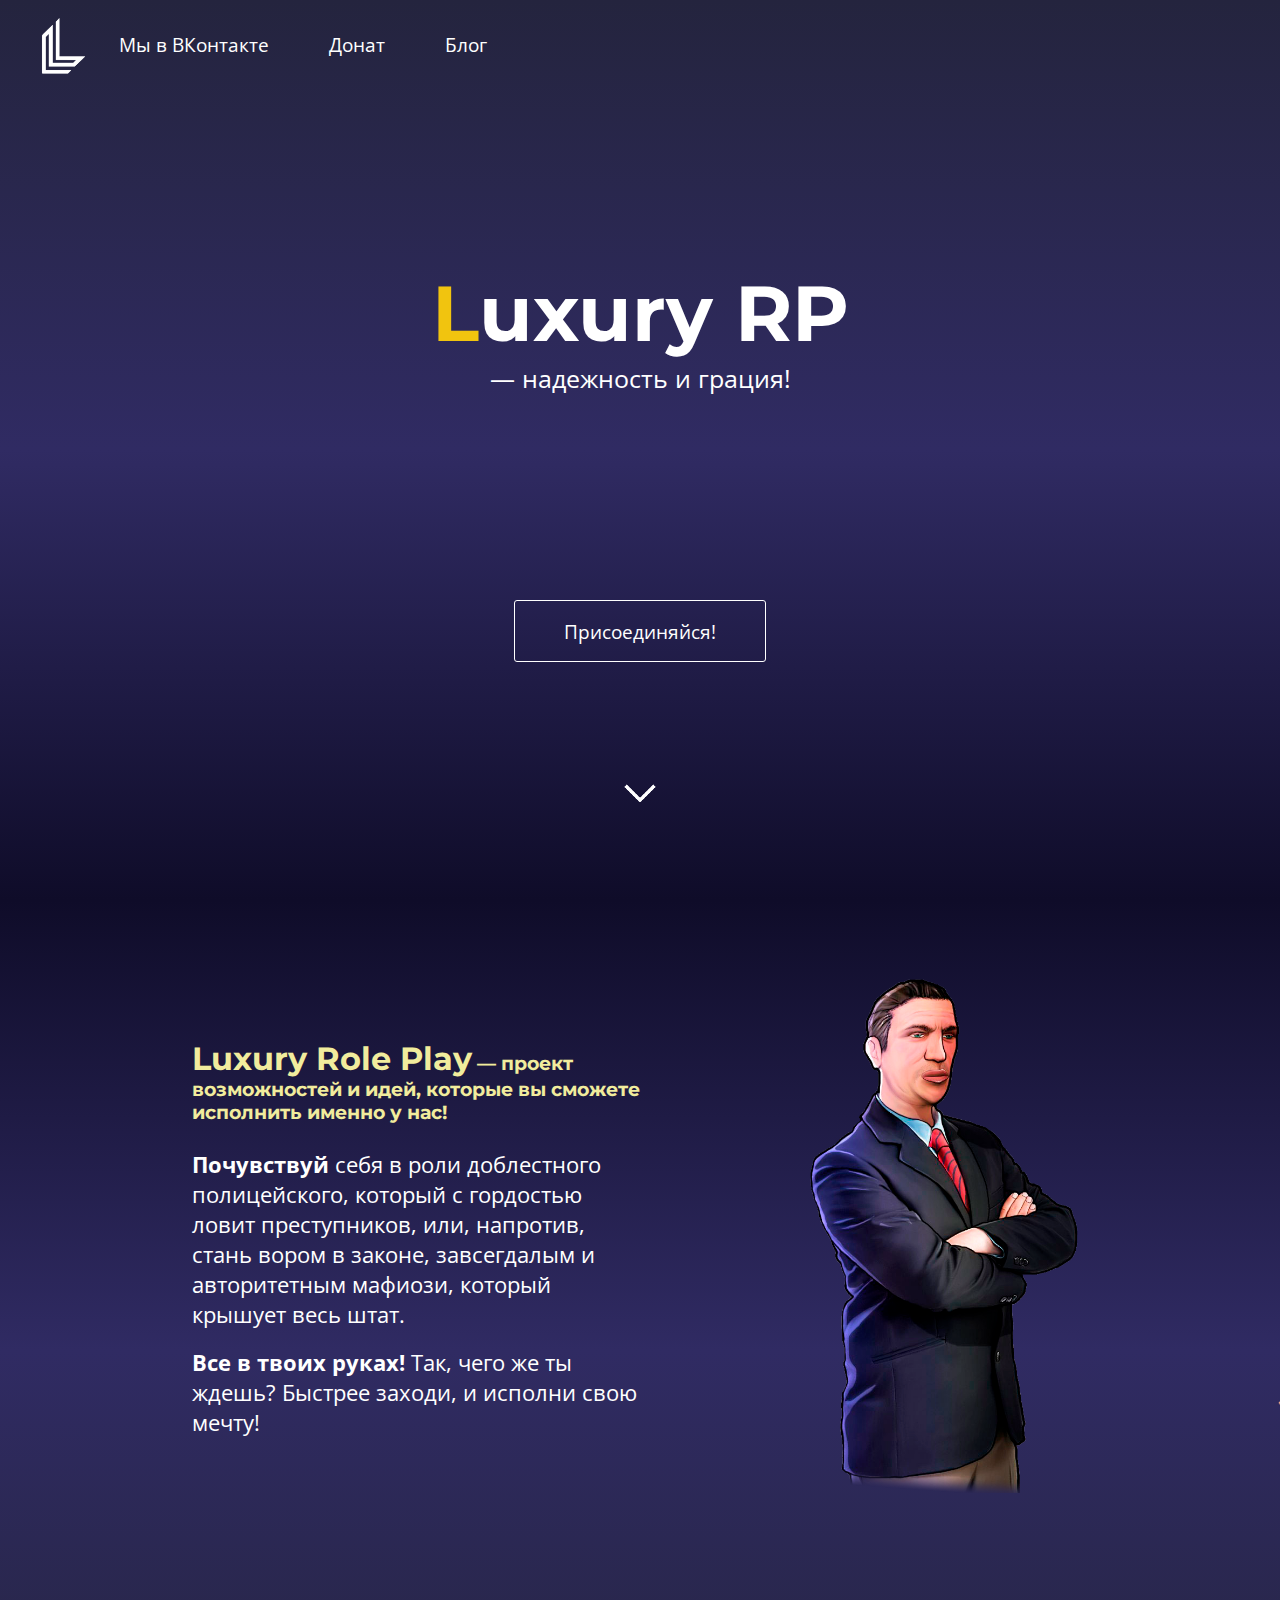
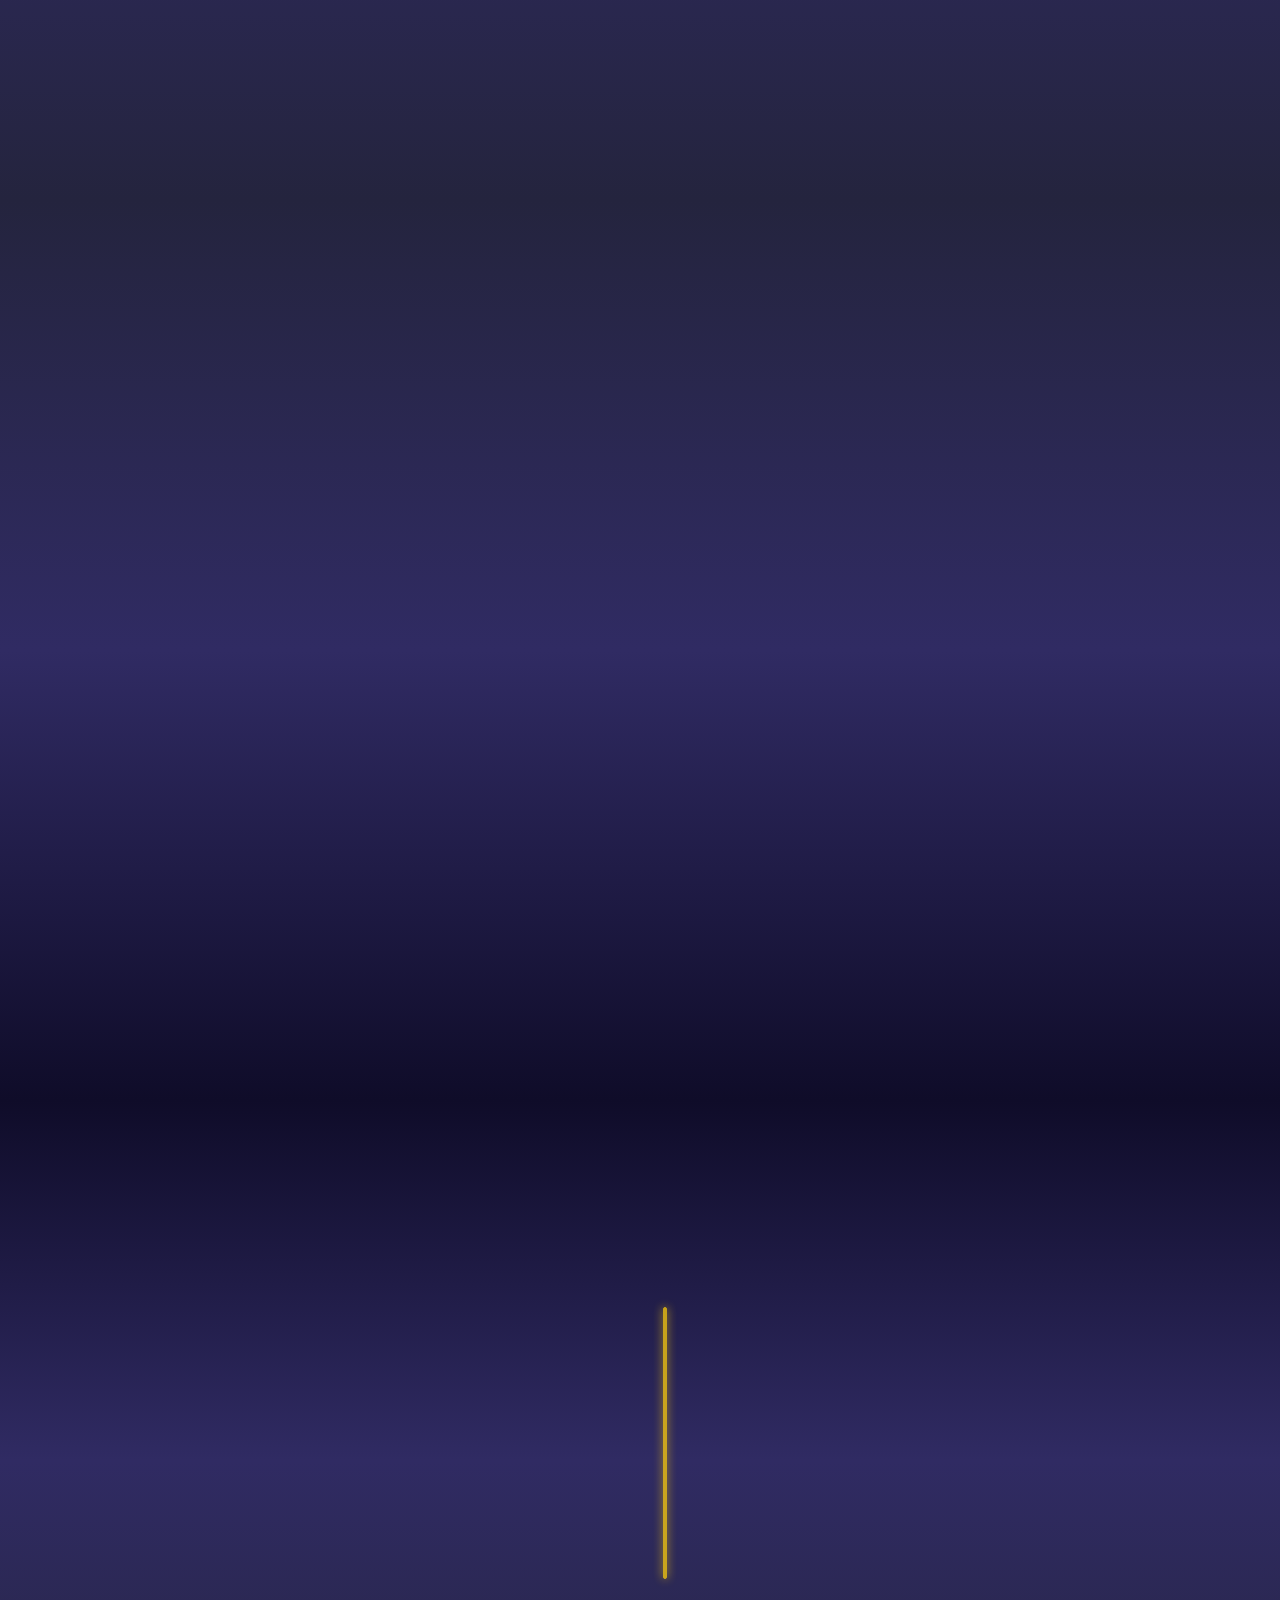
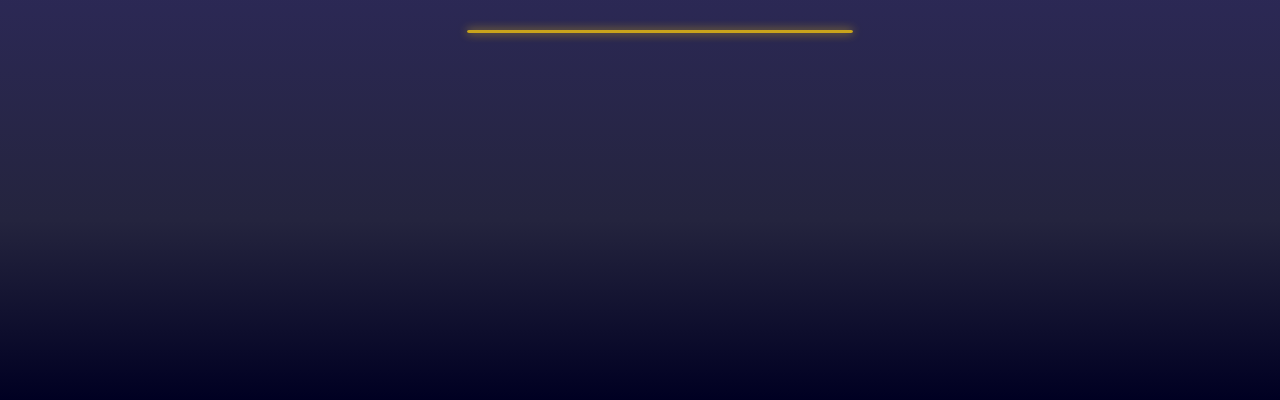
==== commit d2dcb0ed: "ver. 0.9.6 (global)" ====
--- a/index.html
+++ b/index.html
@@ -21,20 +21,27 @@
     <div class="section sectionone" id="blockone">
         <div class="sectionone-nav">
             <div class="logo-block">
-                <img src="image/logo.png" width="64" alt="">
+                <img class="wow fadeInLeft" src="image/logo.png" width="64" alt="">
             </div>
             <div class="nav wow fadeInLeft" data-wow-duration="1.5s">
                 <ul class="navbar">
                     <li class="navbar-list"><a class="underline-text" href="https://vk.com/lux_samp">Мы в ВКонтакте</a></li>
-                    <li class="navbar-list"><a class="underline-text donate" href="#">Донат</a></li>
-                    <li class="navbar-list"><a class="underline-text" href="#">О нас</a></li>
+                    <li class="navbar-list"><a class="underline-text" href="#">Донат</a></li>
+                    <li class="navbar-list"><a class="underline-text" href="#">Блог</a></li>
                     
                 </ul>
             </div>
         </div>
         <div class="sectionone-inner">
-            <h1>Luxury RP</h1>
+            <h1><i class="gold-letter">L</i>uxury RP</h1>
             <p>&mdash; надежность и грация!</p>
+        </div>
+        <div class="container-btn">
+            <a href="#social--block">
+                <div class="btn-lobby" data-type="diagonal_swipe_left">
+                    Присоединяйся!
+                </div>
+            </a>
         </div>
         <div class="sectionone-arrow">
                 <a href="#blocktwo"><img class="arrow-down animated fadeInDown slower infinite" width="80" src="/image/angle-down.svg" alt=""></a>
@@ -42,15 +49,18 @@
     </div>
     <div class="section sectiontwo" id="blocktwo">
         <div class="sectiontwo-head">
-            <h2 class="wow slideInLeft heading-text" data-wow-offset="10">О нас</h2>
+            <h2 class="wow slideInLeft heading-text" data-wow-offset="10"><i class="gold-letter">О</i> нас</h2>
         </div>
         <div class="sectiontwo-inner">
             <div class="sectiontwo-inner-text">
-                <h3>Luxury RP &mdash; уникальный сервер</h3>
+                <h3><i>Luxury Role Play</i> &mdash; проект возможностей и идей, которые вы сможете исполнить именно у нас!</h3>
                 <p>
-                    Lorem ipsum dolor sit amet, consectetur adipisicing elit. Quasi, optio.
-                    Lorem ipsum dolor sit amet, consectetur adipisicing elit. Ipsam, voluptates!
-                    Lorem ipsum dolor sit amet, consectetur adipisicing elit. Officia, aspernatur.
+                    <b>Почувствуй</b> себя в роли доблестного полицейского, который с гордостью ловит преступников,
+                    или, напротив, стань вором в законе, завсегдалым и авторитетным мафиози, который крышует весь штат.
+                </p>
+                <div class="nope"></div>
+                <p> 
+                    <b>Все в твоих руках!</b> Так, чего же ты ждешь? Быстрее заходи, и исполни свою мечту!
                 </p>
             </div>
             <div class="sectiontwo-person">
@@ -60,7 +70,7 @@
     </div>
     <div class="section sectionthree" id="blockthree">
         <div class="sectionthree-header">
-            <h2 class="wow slideInLeft heading-text" data-wow-offset="10">Как скачать?</h2>
+            <h2 class="wow slideInLeft heading-text" data-wow-offset="10"><i class="gold-letter">К</i>ак скачать?</h2>
         </div>
         <div class="sectionthree-number">
                 <h2 class="wow fadeInLeft">1</h2>
@@ -70,37 +80,68 @@
         <div class="sectionthree-steps">
             <div class="steps-block wow fadeInLeft">
                 <h3>Установить GTA San Andreas</h3>
-                <p>Первым радикальным шагом будет установка GTA San Andreas на ваш компьютер. Это вы можете сделать, нажав на кнопку снизу.</p>
+                <p>Первым радикальным шагом будет установка GTA San Andreas на ваш компьютер. Это вы можете сделать, скачав <i style="font-style: normal; color: #F1EC9D;">torrent</i>-файл, нажав по кнопке ниже.</p>
+                <div class="button-parent">
+                    <div class="button-parent--inner">
+                        <div class="button-item">
+                            <a href="#" class="btn">Download</a>
+                        </div>
+                    </div>
+                </div>
             </div>
             <div class="steps-block wow fadeInLeft" data-wow-delay="0.3s">
                 <h3>Установить клиент SA:MP</h3>
-                <p>Второй шаг &mdash; установка SAMP`a. При установке укажите папку, куда вы установили игру. Скачать клиент вы можете по кнопке внизу.</p>
+                <p>Второй шаг &mdash; установка клиента SAMP`a. При установке укажите папку, куда вы установили игру. Скачать клиент вы можете кликнув по кнопке ниже.</p>
+                <div class="button-parent">
+                    <div class="button-parent--inner">
+                        <div class="button-item">
+                            <a href="#" class="btn">Download</a>
+                        </div>
+                    </div>
+                </div>
             </div>
             <div class="steps-block wow fadeInLeft" data-wow-delay="0.6s">
                 <h3>Добавить наш сервер в избранные</h3>
-                <p>Последний и самый главный шаг - добавление нашего сервера в ваш клиент. Как обычно, нажав на кнопку ниже.</p>
+                <p>Последний и самый главный шаг - добавление нашего сервера в ваш клиент. Как обычно, сделайте это действие, нажав на кнопку ниже.</p>
+                <div class="button-parent">
+                    <div class="button-parent--inner">
+                        <div class="button-item">
+                            <a href="#" class="btn">Add to favorite</a>
+                        </div>
+                    </div>
+                </div>
             </div>
         </div>
     </div>
-    <div class="social">
+    <div class="social" id="social--block">
         <div class="social-header">
-            <h2 class="wow slideInLeft animated heading-text">Мы в соц. сетях!</h2>
+            <h2 class="wow slideInLeft animated heading-text"><i class="gold-letter">М</i>ы в соц. сетях!</h2>
         </div>
         <div class="social-block">
         <div class="social-inner">
-            <h3><a href="#">Официальное cообщество новостей и обновлений</a></h3>
-            <h3><a href="#">Страница Главного разработчика проекта</a></h3>
-            <h3><a href="#">Страница Менеджера проекта</a></h3>
+            <div class="social-inner-desc wow fadeInUp">
+                <img src="image/rocket.svg" width="40" alt="">
+                <h3><a href="https://vk.com/lux_samp">Официальное cообщество новостей и обновлений</a></h3>
+            </div>
+            <div class="social-inner-desc wow fadeInUp" data-wow-delay="0.3s">
+                <img src="image/plugin.svg" width="40" alt="">
+                <h3><a href="https://vk.com/denichick">Страница Главного разработчика проекта</a></h3>
+            </div>
+            <div class="social-inner-desc wow fadeInUp" data-wow-delay="0.6s">
+                <img src="image/way.svg" width="40" alt="">
+                <h3><a href="https://vk.com/alice.reich">Страница Менеджера проекта</a></h3>
+            </div>
         </div>
+        <div class="line"></div>
         <div class="server-inner">
-            <h2>IP сервера</h2>
-            <p>111.11.11.11:7777</p>
-            <a href="samp://111.11.11.11:7777" class="btn-block" data-wow-delay="">Присоединяйся!</a>
+            <h3 class="wow fadeInUp" data-wow-delay="0.3s">IP сервера</h3>
+            <div class="text wow fadeInUp"><a href="#">111.11.11.11:7777</a></div>
         </div>
     </div>
+        <div class="h-line"><div class="horizontal-line"></div></div>
     </div>
     <div class="sectionfooter" id="footer">
-        <h2 class="wow slideInLeft" data-wow-offset="10">Luxury RP</h2>
+        <h2 class="wow slideInLeft" data-wow-offset="10"><i class="gold-letter">L</i>uxury RP</h2>
         <div class="copyright-item">
             <p class="wow slideInRight"><span class="wow fadeInDown" data-wow-delay="1s">&copy;</span> Copyright 2019 <br>
             <i class="wow fadeInDown" data-wow-delay="1.5s">Все права защищены.</i></p>
@@ -108,5 +149,6 @@
     </div>
 <script src="lib/wow.min.js"></script>
 <script>new WOW().init();</script>
+<script src="lib/text-scramble.js"></script>
 </body>
 </html>--- a/css/stylesheet.css
+++ b/css/stylesheet.css
@@ -47,6 +47,7 @@
 
 a, 
 a:hover {
+    font-family: 'Open Sans', sans-serif;
     text-decoration: none;
     cursor: pointer;
     color: #fff;
@@ -96,13 +97,9 @@
     font-size: 20px;
 }
 
-.donate:hover {
-    font-size: 24px !important;
-}
-
 .underline-text {
     display: inline-block;
-    color: #ffeb3b;
+    color: #c;
     line-height: 1.4;
     text-decoration: none;
     cursor: pointer;
@@ -131,7 +128,7 @@
 }
 
 .sectionone-inner {
-    height: 80vh;
+    height: 60vh;
 
     display: flex;
     justify-content: center;
@@ -139,11 +136,88 @@
     flex-direction: column;
 }
 
+.sectionone-btn {
+    display: flex;
+    justify-content: center;
+}
+
 .sectionone-arrow {
-    height: 5vh;
-    display: flex;
-    justify-content: center;
-}
+    padding-top: 7%;
+    display: flex;
+    justify-content: center;
+}
+
+.sectionone-btn {
+    font-size: 28px;
+}
+
+.container-btn {
+    display: flex;
+    justify-content: center;
+    align-items: center;
+}
+
+.btn-lobby {
+  font-family: 'Open Sans', sans-serif;
+  display: flex;
+  align-items: center;
+  justify-content: center;
+  width: 250px;
+  height: 60px;
+  border: 1px solid #fff;
+  overflow: hidden;
+  color: #fff;
+  text-align: center;
+  z-index: 1;
+  border-radius: 3px;
+  font-size: 1.2em;
+  position: relative;
+  -webkit-transition: 1s ease-out;
+  transition: 1s ease-out;
+}
+
+.btn-lobby:before,
+.btn-lobby:after {
+    -webkit-box-sizing: border-box;
+  box-sizing: border-box;
+  -webkit-transition: 0.5s ease-in-out;
+  transition: 0.5s ease-in-out;
+}
+
+[data-type]:before {
+  -webkit-transition: 0.5s;
+  transition: 0.5s;
+  z-index: -1;
+}
+[data-type]:hover {
+  -webkit-box-shadow: 0 5px 20px rgba(0, 0, 0, 0.5);
+  box-shadow: 0 5px 20px rgba(0, 0, 0, 0.5);
+  cursor: pointer;
+  -webkit-transition-delay: 0.1s;
+  transition-delay: 0.1s;
+  color: #f1c40f;
+  z-index: 8;
+}
+
+[data-type="diagonal_swipe_left"]:before {
+  content: '';
+  position: absolute;
+  top: 0;
+  left: 0;
+  display: block;
+  width: 100%;
+  height: 100%;
+  -webkit-transform: translateX(-100%);
+  transform: translateX(-100%);
+  border-right: 50px solid transparent;
+  border-bottom: 80px solid #101012;
+}
+
+[data-type="diagonal_swipe_left"]:hover:before {
+  -webkit-transform: translateX(0);
+  transform: translateX(0);
+}
+
 
 .arrow-down {
     fill: #fff;
@@ -179,6 +253,27 @@
     padding-bottom: 25px;
 }
 
+.sectiontwo-inner-text i {
+    font-size: 32px;
+    font-style: normal;
+}
+
+.sectiontwo-inner-text p {
+    font-size: 22px;
+}
+
+.text {
+    font-size: 30px;
+    animation: shadow 5s ease-out infinite;
+    letter-spacing: 2px;
+    color: #f1c40f;
+    font-family: 'Open Sans', sans-serif;
+}
+
+.nope {
+    width: 100px;
+    height: 2vh;
+}
 /* sectionthree */
 
 .sectionthree {
@@ -205,12 +300,24 @@
     width: 350px;
 }
 
+.steps-block h3 {
+    padding-bottom: 10px;
+    border-top: 2px solid #f1c40f;
+    border-left: 4px solid #f1c40f;
+    padding: 10px;
+}
+
+.steps-block p {
+    border-left: 4px solid #f1c40f;
+    padding: 10px;
+}
 
 .social {
     width: 100%;
     height: 80vh;
     background: linear-gradient(to top, #24243e, #302b63, #0f0c29);
 }
+
 
 .sectionfooter {
     display: flex;
@@ -239,6 +346,8 @@
     display: flex;
     justify-content: center;
     align-items: center;
+
+    padding-top: 10%;
 }
 
 .social-inner {
@@ -246,11 +355,19 @@
     display: flex;
     flex-direction: column;
     padding-left: 80px;
-    line-height: 2;
+    line-height: 3.5;
 }
 
 .social-inner h3 {
     font-family: 'Open Sans', sans-serif;
+}
+
+.social-inner-desc {
+    display: flex;
+}
+
+.social-inner-desc img {
+    padding-right: 15px;
 }
 
 .server-inner {
@@ -260,30 +377,103 @@
     padding: 0px 15px;
 }
 
-.server-inner a {
-
-}
-
-.btn-block {
-    background: #fff;
-    box-shadow: 0px 5px 35px rgba(255, 179, 46, 0.35);
-    border-radius: 4px 25px;
-    padding: 12px 40px;
+.server-inner h3 {
+    font-size: 28px;
+    color: #f1c40f;
+}
+
+@keyframes shadow {
+    0%,100% {
+        text-shadow: 0px 0px 0px #f1c40f;
+    }
+    50% {
+        text-shadow: 0px 0px 15px #f1c40f;
+    }
+}
+
+.line {
+    width: 2px;
+    height: 30vh;
+    border: 1px solid #f1c40f;
+    border-radius: 25px;
+    background: #f1c40f; 
+    box-shadow: 0px 0px 10px #f1c40f;
+    opacity: .8;
+}
+
+.gold-letter {
+    color: #f1c40f;
     font-style: normal;
-    font-weight: bold;
-    font-size: 14px;
-    outline: none !important;
-    color: #2E0B00;
-    border: none !important;
-    margin-bottom: 45px;
-    font-family: 'Open Sans', sans-serif;
-    transition: all .5s ease-out;
-}
-
-.btn-block:hover {
-    padding: 17px;
-    text-align: center;
-    background-color: #fff;
-    font-weight: 700;
-    color: #000;
+}
+
+.button-parent {
+  max-width: 1100px;
+  margin: auto;
+  text-align: center;
+}
+
+.button-parent--inner {
+  padding: 2em 1em;
+}
+
+.button-item a {
+  text-decoration: none;
+  font-weight: 500;
+  position: relative;
+  color: #fff;
+  display: inline-block;
+}
+
+.btn {
+  padding: 1em 3em;
+  border: 2px solid #f1c40f;
+  transition: all 300ms ease;
+  box-shadow: 0px 4px 10px 2px rgba(0, 0, 0, 0.2);
+  font-weight: bold;
+}
+.btn:before {
+  position: absolute;
+  font-weight: bold;
+  content: "";
+  width: 0%;
+  height: 100%;
+  background: #f1c40f;
+  top: 0;
+  left: 50%;
+  z-index: -1;
+  transition: all 0ms ease;
+}
+
+.btn:hover {
+  color: #000;
+  box-shadow: none;
+}
+.btn:hover:before {
+  position: absolute;
+  content: "";
+  width: 100%;
+  height: 100%;
+  background: #f1c40f;
+  top: 0;
+  left: 0%;
+  z-index: -1;
+  transition: all 300ms ease;
+}
+
+.h-line {
+    display: flex;
+    justify-content: center;
+    align-items: center;
+    padding-top: 4%;
+    padding-left: 40px;
+}
+
+.horizontal-line {
+    width: 30vw;
+    height: 1px;
+    border: 1px solid #f1c40f;
+    border-radius: 25px;
+    background: #f1c40f; 
+    box-shadow: 0px 0px 10px  #f1c40f;
+    opacity: .8;
 }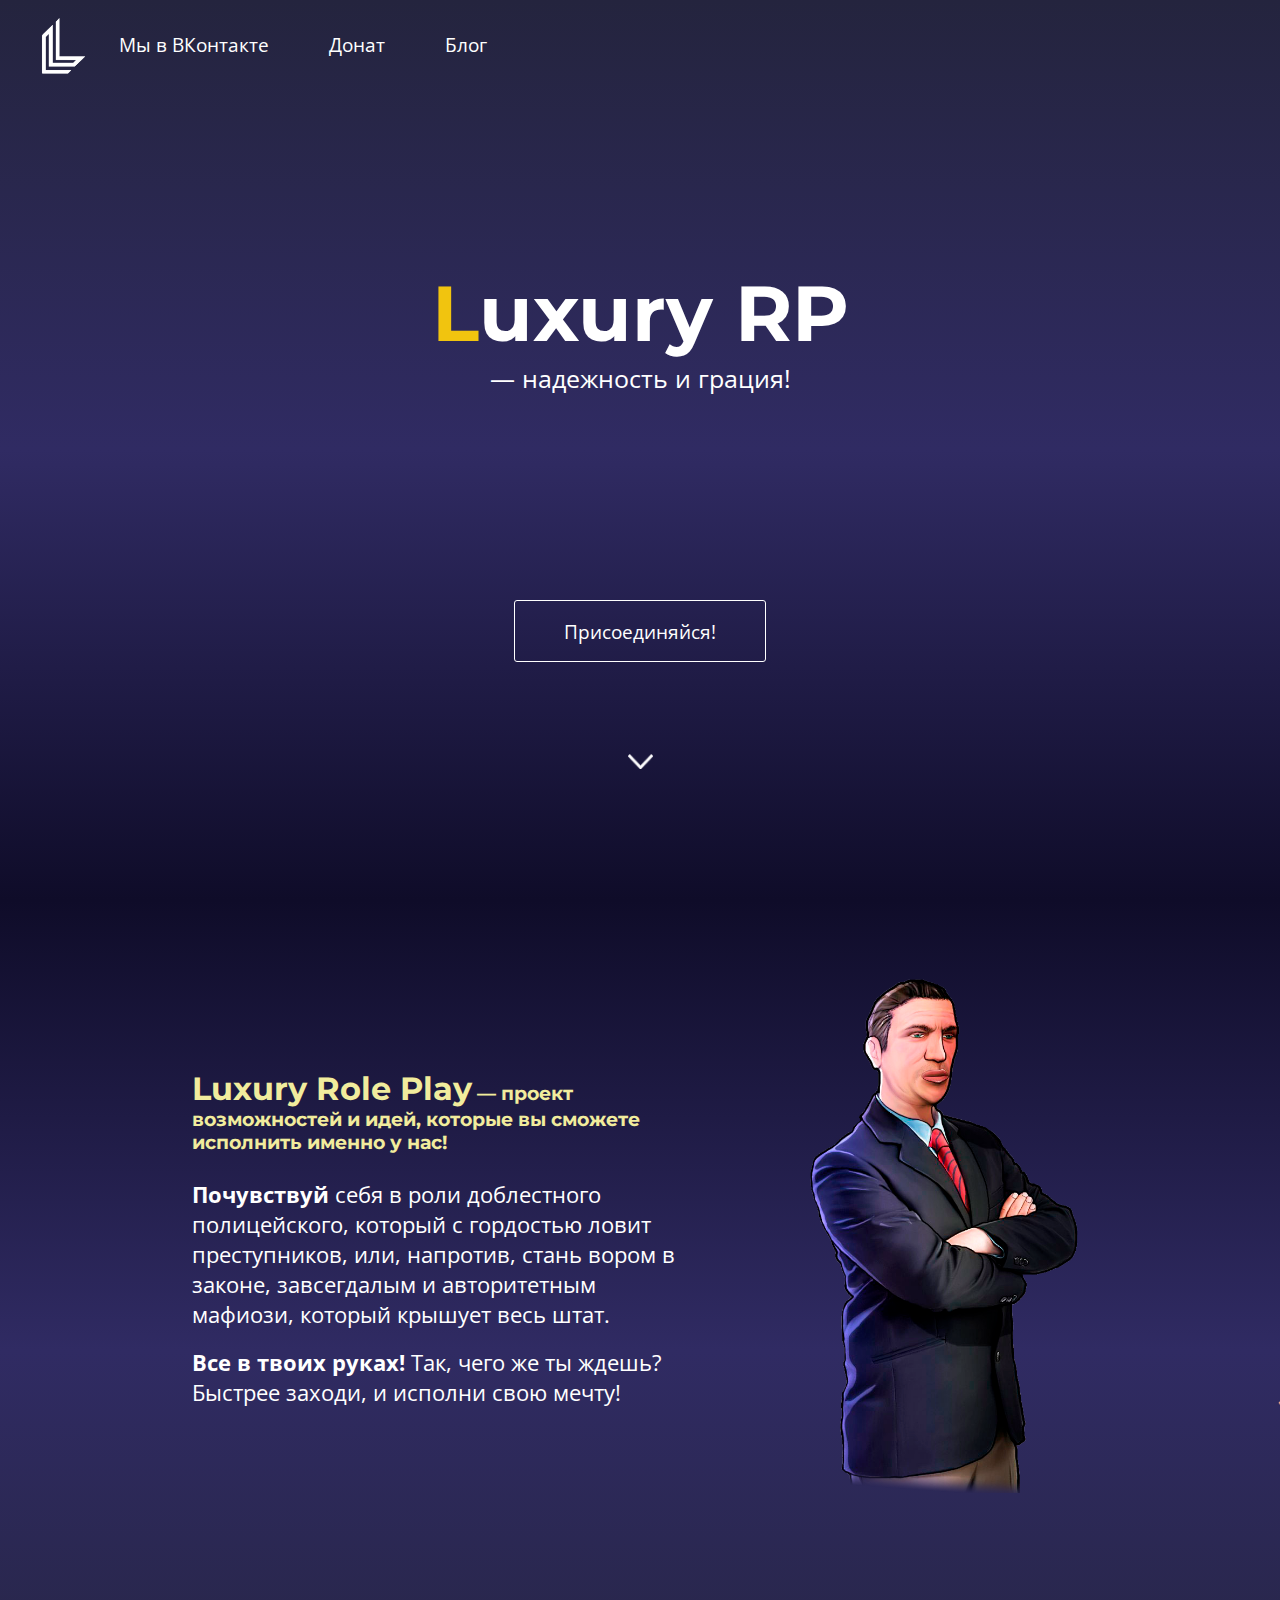
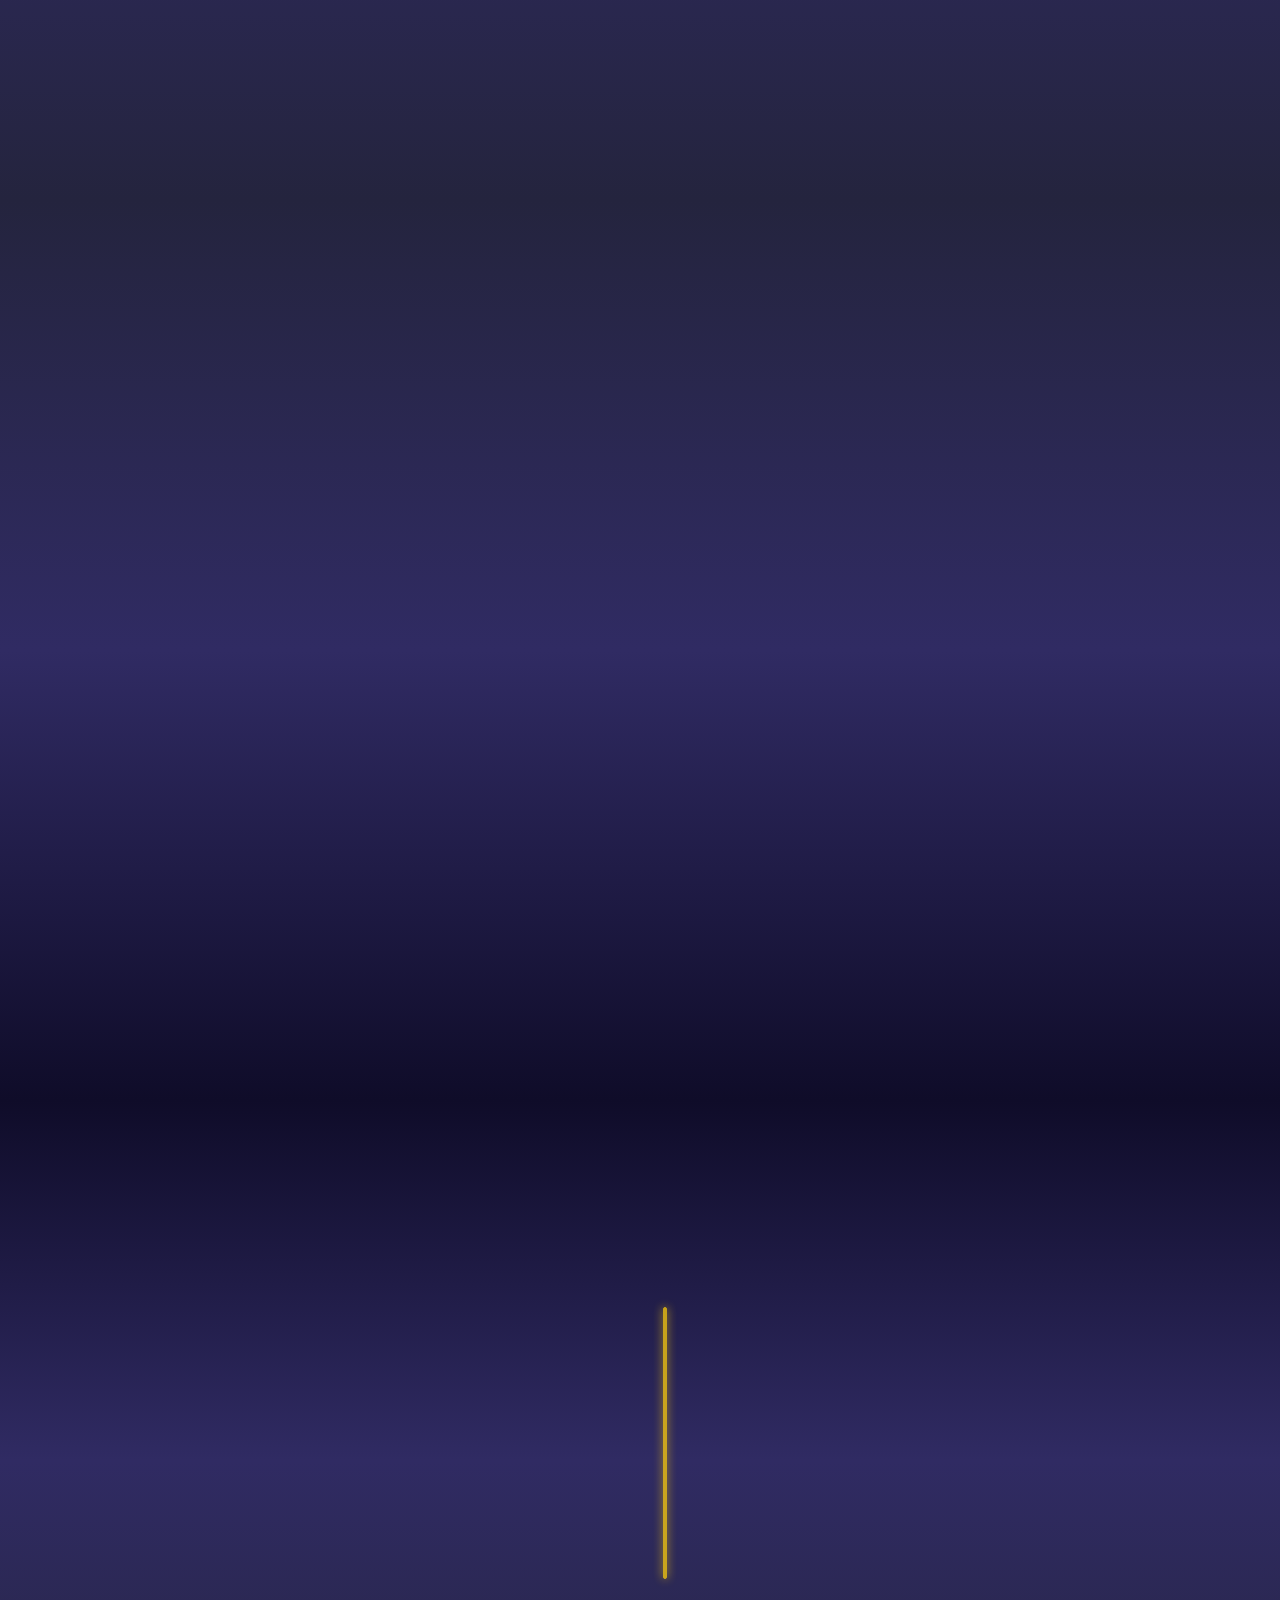
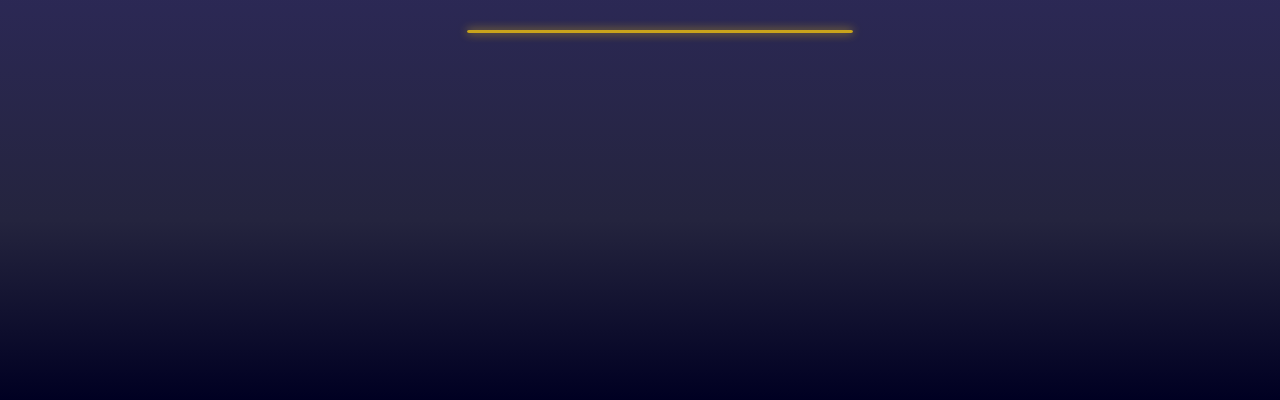
==== commit da5b5e72: "ver.  0.9.7" ====
--- a/index.html
+++ b/index.html
@@ -1,12 +1,14 @@
 <!DOCTYPE html>
 <html lang="en">
 <head>
-    <!-- metatag -->
+    <!-- meta -->
     <meta charset="UTF-8">
     <meta name="viewport" content="width=device-width, initial-scale=1.0">
     <meta http-equiv="X-UA-Compatible" content="ie=edge">
-    <meta name="description" content="">
-    <meta name="autor" content="Layout by Kolobanov">
+    <meta name="description" content="
+    Легендарный проект в SAMP индустрии. 
+    Заходи, и воплощай свои мечты!">
+    <meta name="autor" content="Roman Kolobanov">
     <meta name="keywords" content="Luxury, samp, rp, luxury rp, roleplay, role play, samp server, самп, люксури">
     
     <!-- title name -->
@@ -15,77 +17,69 @@
     <!-- link -->
     <link rel="shortcut icon" href="image/favicon.ico" type="image/x-icon">
     <link rel="stylesheet" href="/lib/animate.css">
-    <link rel="stylesheet" href="css/stylesheet.css">
+    <link rel="stylesheet" href="css/button.css">
+    <link rel="stylesheet" href="css/stylesheet.min.css">
+    <link rel="stylesheet" href="css/main.css">
 </head>
 <body>
-    <div class="section sectionone" id="blockone">
-        <div class="sectionone-nav">
+    <div class="section section-lobby" id="lobby">
+        <div class="section-nav">
             <div class="logo-block">
                 <img class="wow fadeInLeft" src="image/logo.png" width="64" alt="">
             </div>
             <div class="nav wow fadeInLeft" data-wow-duration="1.5s">
                 <ul class="navbar">
-                    <li class="navbar-list"><a class="underline-text" href="https://vk.com/lux_samp">Мы в ВКонтакте</a></li>
+                    <li class="navbar-list"><a class="underline-text" href="#social-block">Мы в ВКонтакте</a></li>
                     <li class="navbar-list"><a class="underline-text" href="#">Донат</a></li>
                     <li class="navbar-list"><a class="underline-text" href="#">Блог</a></li>
-                    
                 </ul>
             </div>
         </div>
-        <div class="sectionone-inner">
+        <div class="section-lobby-inner">
             <h1><i class="gold-letter">L</i>uxury RP</h1>
             <p>&mdash; надежность и грация!</p>
         </div>
-        <div class="container-btn">
-            <a href="#social--block">
-                <div class="btn-lobby" data-type="diagonal_swipe_left">
-                    Присоединяйся!
-                </div>
+        <div class="section-lobby-btn">
+            <a href="#our-social">
+                <div class="btn-lobby" data-type="diagonal_swipe_left">Присоединяйся!</div>
             </a>
         </div>
-        <div class="sectionone-arrow">
-                <a href="#blocktwo"><img class="arrow-down animated fadeInDown slower infinite" width="80" src="/image/angle-down.svg" alt=""></a>
+        <div class="section-lobby-arrow">
+            <a href="#about-us"><img class="arrow-down animated fadeInDown slower infinite" width="25" src="/image/angle-down.png" alt=""></a>
         </div>
     </div>
-    <div class="section sectiontwo" id="blocktwo">
+    <div class="section about-us" id="about-us">
         <div class="sectiontwo-head">
             <h2 class="wow slideInLeft heading-text" data-wow-offset="10"><i class="gold-letter">О</i> нас</h2>
         </div>
-        <div class="sectiontwo-inner">
-            <div class="sectiontwo-inner-text">
+        <div class="about-us-inner">
+            <div class="about-us-inner-text">
                 <h3><i>Luxury Role Play</i> &mdash; проект возможностей и идей, которые вы сможете исполнить именно у нас!</h3>
-                <p>
-                    <b>Почувствуй</b> себя в роли доблестного полицейского, который с гордостью ловит преступников,
-                    или, напротив, стань вором в законе, завсегдалым и авторитетным мафиози, который крышует весь штат.
-                </p>
-                <div class="nope"></div>
-                <p> 
-                    <b>Все в твоих руках!</b> Так, чего же ты ждешь? Быстрее заходи, и исполни свою мечту!
-                </p>
+                <p><b>Почувствуй</b> себя в роли доблестного полицейского, который с гордостью ловит преступников, или, напротив, стань вором в законе, завсегдалым и авторитетным мафиози, который крышует весь штат.</p>
+                <div class="vh2-line"></div>
+                <p><b>Все в твоих руках!</b> Так, чего же ты ждешь? Быстрее заходи, и исполни свою мечту!</p>
             </div>
-            <div class="sectiontwo-person">
-                <img class="persona" src="image/persona.png" width="470" alt="">
+            <div class="about-us-person">
+                <img src="image/persona.png" width="470" alt="persona">
             </div>
         </div>
     </div>
-    <div class="section sectionthree" id="blockthree">
+    <div class="section steps" id="steps">
         <div class="sectionthree-header">
             <h2 class="wow slideInLeft heading-text" data-wow-offset="10"><i class="gold-letter">К</i>ак скачать?</h2>
         </div>
-        <div class="sectionthree-number">
-                <h2 class="wow fadeInLeft">1</h2>
-                <h2 class="wow fadeInLeft" data-wow-delay="0.3s">2</h2>
-                <h2 class="wow fadeInLeft" data-wow-delay="0.6s">3</h2>
+        <div class="steps-number">
+            <h2 class="wow fadeInLeft">1</h2>
+            <h2 class="wow fadeInLeft" data-wow-delay="0.3s">2</h2>
+            <h2 class="wow fadeInLeft" data-wow-delay="0.6s">3</h2>
         </div>
-        <div class="sectionthree-steps">
+        <div class="steps-description">
             <div class="steps-block wow fadeInLeft">
                 <h3>Установить GTA San Andreas</h3>
                 <p>Первым радикальным шагом будет установка GTA San Andreas на ваш компьютер. Это вы можете сделать, скачав <i style="font-style: normal; color: #F1EC9D;">torrent</i>-файл, нажав по кнопке ниже.</p>
                 <div class="button-parent">
-                    <div class="button-parent--inner">
-                        <div class="button-item">
-                            <a href="#" class="btn">Download</a>
-                        </div>
+                    <div class="button-item wow fadeInLeft" data-wow-delay="0.2s">
+                        <a href="lib/gta-sa.torrent" class="steps-btn" download>Download</a>
                     </div>
                 </div>
             </div>
@@ -93,10 +87,8 @@
                 <h3>Установить клиент SA:MP</h3>
                 <p>Второй шаг &mdash; установка клиента SAMP`a. При установке укажите папку, куда вы установили игру. Скачать клиент вы можете кликнув по кнопке ниже.</p>
                 <div class="button-parent">
-                    <div class="button-parent--inner">
-                        <div class="button-item">
-                            <a href="#" class="btn">Download</a>
-                        </div>
+                    <div class="button-item wow fadeInLeft" data-wow-delay="0.2s">
+                        <a href="http://files.sa-mp.com/sa-mp-0.3.7-R3-1-install.exe" class="steps-btn" download>Download</a>
                     </div>
                 </div>
             </div>
@@ -104,51 +96,49 @@
                 <h3>Добавить наш сервер в избранные</h3>
                 <p>Последний и самый главный шаг - добавление нашего сервера в ваш клиент. Как обычно, сделайте это действие, нажав на кнопку ниже.</p>
                 <div class="button-parent">
-                    <div class="button-parent--inner">
-                        <div class="button-item">
-                            <a href="#" class="btn">Add to favorite</a>
-                        </div>
+                    <div class="button-item wow fadeInLeft" data-wow-delay="0.2s">
+                        <a href="#" class="steps-btn">Add to favorite</a>
                     </div>
                 </div>
             </div>
         </div>
     </div>
-    <div class="social" id="social--block">
+    <div class="social" id="our-social">
         <div class="social-header">
             <h2 class="wow slideInLeft animated heading-text"><i class="gold-letter">М</i>ы в соц. сетях!</h2>
         </div>
-        <div class="social-block">
-        <div class="social-inner">
-            <div class="social-inner-desc wow fadeInUp">
-                <img src="image/rocket.svg" width="40" alt="">
-                <h3><a href="https://vk.com/lux_samp">Официальное cообщество новостей и обновлений</a></h3>
+        <div class="social-block" id="social-block">
+            <div class="social-inner">
+                <div class="social-inner-desc wow fadeInUp">
+                    <img src="image/rocket.svg" width="40" alt="">
+                    <h3><a href="https://vk.com/lux_samp">Официальное cообщество новостей и обновлений</a></h3>
+                </div>
+                <div class="social-inner-desc wow fadeInUp" data-wow-delay="0.3s">
+                    <img src="image/plugin.svg" width="40" alt="">
+                    <h3><a href="https://vk.com/denichick">Страница Главного разработчика проекта</a></h3>
+                </div>
+                <div class="social-inner-desc wow fadeInUp" data-wow-delay="0.6s">
+                    <img src="image/way.svg" width="40" alt="">
+                    <h3><a href="https://vk.com/alice.reich">Страница Менеджера проекта</a></h3>
+                </div>
             </div>
-            <div class="social-inner-desc wow fadeInUp" data-wow-delay="0.3s">
-                <img src="image/plugin.svg" width="40" alt="">
-                <h3><a href="https://vk.com/denichick">Страница Главного разработчика проекта</a></h3>
-            </div>
-            <div class="social-inner-desc wow fadeInUp" data-wow-delay="0.6s">
-                <img src="image/way.svg" width="40" alt="">
-                <h3><a href="https://vk.com/alice.reich">Страница Менеджера проекта</a></h3>
+            <div class="line"></div>
+            <div class="server-inner">
+                <h3 class="wow fadeInUp" data-wow-delay="0.3s">IP сервера</h3>
+                <div class="ip-shadow wow fadeInUp"><a href="#">111.11.11.11:7777</a></div>
             </div>
         </div>
-        <div class="line"></div>
-        <div class="server-inner">
-            <h3 class="wow fadeInUp" data-wow-delay="0.3s">IP сервера</h3>
-            <div class="text wow fadeInUp"><a href="#">111.11.11.11:7777</a></div>
-        </div>
+        <div class="horizontal-line-block"><div class="horizontal-line"></div></div>
     </div>
-        <div class="h-line"><div class="horizontal-line"></div></div>
-    </div>
-    <div class="sectionfooter" id="footer">
+    <div class="footer" id="footer">
         <h2 class="wow slideInLeft" data-wow-offset="10"><i class="gold-letter">L</i>uxury RP</h2>
         <div class="copyright-item">
             <p class="wow slideInRight"><span class="wow fadeInDown" data-wow-delay="1s">&copy;</span> Copyright 2019 <br>
             <i class="wow fadeInDown" data-wow-delay="1.5s">Все права защищены.</i></p>
         </div>
     </div>
+<script src="lib/text-scramble.js"></script>
 <script src="lib/wow.min.js"></script>
 <script>new WOW().init();</script>
-<script src="lib/text-scramble.js"></script>
 </body>
 </html>--- a/css/button.css
+++ b/css/button.css
@@ -0,0 +1,16 @@
+/*  © 2019 Luxury Role play. 
+    Layout by Kolobanov.
+*/
+
+/*steps*/
+.steps-btn {padding: 1em 3em;border: 2px solid #f1c40f;transition: all 300ms ease;box-shadow: 0px 4px 10px 2px rgba(0, 0, 0, 0.2);font-weight: bold;}
+.steps-btn:before {position: absolute;font-weight: bold;content: "";width: 0%;height: 100%;background: #f1c40f;top: 0;left: 50%;z-index: -1;transition: all 0ms ease;}
+.steps-btn:hover {color: #000;box-shadow: none;}
+.steps-btn:hover:before {position: absolute;content: "";width: 100%;height: 100%;background: #f1c40f;top: -1;left: 0%;z-index: -1;transition: all 300ms ease;}
+/*lobby*/
+.btn-lobby {font-family: 'Open Sans', sans-serif;display: flex;align-items: center;justify-content: center;width: 250px;height: 60px;border: 1px solid #fff;overflow: hidden;color: #fff;text-align: center;z-index: 1;border-radius: 3px;font-size: 1.2em;position: relative;-webkit-transition: 1s ease-out;transition: 1s ease-out;}
+.btn-lobby:before,.btn-lobby:after {-webkit-box-sizing: border-box;box-sizing: border-box;-webkit-transition: 0.5s ease-in-out;transition: 0.5s ease-in-out;}
+[data-type]:before {-webkit-transition: 0.5s;transition: 0.5s;z-index: -1;}
+[data-type]:hover {-webkit-box-shadow: 0 5px 20px rgba(0, 0, 0, 0.5);box-shadow: 0 5px 20px rgba(0, 0, 0, 0.5);cursor: pointer;-webkit-transition-delay: 0.1s;transition-delay: 0.1s;color: #f1c40f;z-index: 8;}
+[data-type="diagonal_swipe_left"]:before {content: '';position: absolute;top: 0;left: 0;display: block;width: 100%;height: 100%;-webkit-transform: translateX(-100%);transform: translateX(-100%);border-right: 50px solid transparent;border-bottom: 80px solid #101012;}
+[data-type="diagonal_swipe_left"]:hover:before {-webkit-transform: translateX(0);transform: translateX(0);}
--- a/css/stylesheet.min.css
+++ b/css/stylesheet.min.css
@@ -0,0 +1,49 @@
+/*  © 2019 Luxury Role play. 
+    Layout by Kolobanov.
+*/
+
+@import url('https://fonts.googleapis.com/css?family=Montserrat:300,400,700|Open+Sans:400,700&display=swap');
+
+* {padding: 0;margin: 0;}
+html {scroll-behavior: smooth;overflow-x: hidden;}
+ul, li {list-style: none;text-decoration: none;}
+h1, h2, h3, h4, h5 {font-family: 'Montserrat', sans-serif;margin: 0;color: #fff;}
+h1 {font-size: 78px;}
+h2 {font-size: 65px;color: #fff;}
+h3 {color: #F1EC9D;}
+p, li {font-family: 'Open Sans', sans-serif;font-size: 25px;color: #fff;}
+a, a:hover {font-family: 'Open Sans', sans-serif;text-decoration: none;cursor: pointer;color: #fff;}
+/*global*/
+.section {width: 100%;height: 100vh;}
+.heading-text {padding-left: 50px;}
+.gold-letter {color: #f1c40f;font-style: normal;}
+/*nav-bar*/
+.section-nav {display: flex;height: 5vh;padding-top: 15px;padding-left: 25px;}
+.navbar {display: flex;justify-content: center;align-items: center;text-align: center;}
+.navbar-list {padding: 10px 10px;}
+.navbar-list a {font-size: 19px;color: #fff;margin: 5px 20px;transition: all .3s ease-out;}
+.navbar-list a:hover {font-size: 20px;}
+/*gold-underline*/
+.underline-text {display: inline-block;line-height: 1.4;text-decoration: none;cursor: pointer;position: relative;}
+.underline-text:after {background-color: #ffeb3b;display: block;content: "";height: 4px;width: 0%;left: 50%;position: absolute;-webkit-transition: width .3s ease-in-out;-moz--transition: width .3s ease-in-out;transition: width .3s ease-in-out;-webkit-transform: translateX(-50%);-moz-transform: translateX(-50%);transform: translateX(-50%);}
+.underline-text:hover:after,.underline-text:focus:after {width: 100%;}
+/*height2vh-line*/
+.vh2-line {width: 100px;height: 2vh;}
+/*horizontal gold line*/
+.horizontal-line-block {
+    display: flex;
+    justify-content: center;
+    align-items: center;
+    padding-top: 4%;
+    padding-left: 40px;
+}
+
+.horizontal-line {
+    width: 30vw;
+    height: 1px;
+    border: 1px solid #f1c40f;
+    border-radius: 25px;
+    background: #f1c40f; 
+    box-shadow: 0px 0px 10px  #f1c40f;
+    opacity: .8;
+}--- a/css/main.css
+++ b/css/main.css
@@ -0,0 +1,245 @@
+/*  © 2019 Luxury Role play. 
+    Layout by Kolobanov.
+*/
+
+/* lobby */
+
+.section-lobby {
+    background-color: #73cbf5;
+    background: linear-gradient(to top, #0f0c29, #302b63, #24243e);
+}
+
+.section-lobby-inner {
+    height: 60vh;
+
+    display: flex;
+    justify-content: center;
+    align-items: center;
+    flex-direction: column;
+}
+
+.section-lobby-btn {
+    display: flex;
+    justify-content: center;
+    align-items: center;
+}
+
+.section-lobby-arrow {
+    padding-top: 7%;
+    display: flex;
+    justify-content: center;
+}
+
+/* about-us */
+
+.about-us {
+    background-color: #2cd4c9;
+    background: linear-gradient(to top, #24243e, #302b63, #0f0c29);
+}
+
+.about-us-inner {
+    padding-left: 15%;
+
+    display: flex;
+    align-items: center;
+    justify-content: center;
+}
+
+.about-us-inner-text {
+    display: flex;
+    justify-content: flex-start;
+    flex-direction: column;
+    align-items: center;
+    padding-right: 10%;
+
+    width: 600px;
+}
+
+.about-us-inner-text h3 {
+    padding-bottom: 25px;
+}
+
+.about-us-inner-text i {
+    font-size: 32px;
+    font-style: normal;
+}
+
+.about-us-inner-text p {
+    font-size: 22px;
+}
+
+
+/* steps-block */
+
+.steps {
+    background: linear-gradient(to top, #0f0c29, #302b63, #24243e);
+}
+
+.steps-number {
+    display: flex;
+    justify-content: space-around;
+    padding-top: 5%;
+}
+
+.steps-description {
+    display: flex;
+    justify-content: space-around;
+    align-items: center;
+    padding-top: 2%;
+}
+
+.steps-block {
+    width: 350px;
+}
+
+.steps-block h3 {
+    padding-bottom: 10px;
+    border-top: 2px solid #f1c40f;
+    border-left: 4px solid #f1c40f;
+    padding: 10px;
+}
+
+.steps-block p {
+    border-left: 4px solid #f1c40f;
+    padding: 10px;
+}
+
+.button-parent {
+  max-width: 1100px;
+  margin: auto;
+  text-align: center;
+  padding: 2em 1em;
+}
+
+.button-item a {
+  text-decoration: none;
+  font-weight: 500;
+  position: relative;
+  color: #fff;
+  display: inline-block;
+}
+
+/* social */
+
+.social {
+    width: 100%;
+    height: 80vh;
+    background: linear-gradient(to top, #24243e, #302b63, #0f0c29);
+}
+
+.social-block {
+    display: flex;
+    justify-content: center;
+    align-items: center;
+
+    padding-top: 10%;
+}
+
+.social-inner {
+    width: 50%;
+    display: flex;
+    flex-direction: column;
+    padding-left: 80px;
+    line-height: 3.5;
+}
+
+.social-inner h3 {
+    font-family: 'Open Sans', sans-serif;
+}
+
+.social-inner-desc {
+    display: flex;
+}
+
+.social-inner-desc img {
+    padding-right: 15px;
+}
+
+.server-inner {
+    width: 50%;
+    line-height: 2.5;
+    text-align: center;
+    padding: 0px 15px;
+}
+
+.server-inner h3 {
+    font-size: 28px;
+    color: #f1c40f;
+}
+
+.ip-shadow {
+    font-size: 30px;
+    letter-spacing: 2px;
+    color: #f1c40f;
+    font-family: 'Open Sans', sans-serif;
+
+    animation: shadow 5s ease-out infinite;
+}
+
+
+@keyframes shadow {
+    0%,100% {
+        text-shadow: 0px 0px 0px #f1c40f;
+    }
+    50% {
+        text-shadow: 0px 0px 15px #f1c40f;
+    }
+}
+
+.line {
+    width: 2px;
+    height: 30vh;
+    border: 1px solid #f1c40f;
+    border-radius: 25px;
+    background: #f1c40f; 
+    box-shadow: 0px 0px 10px #f1c40f;
+    opacity: .8;
+}
+
+/* footer */
+
+.footer {
+    display: flex;
+    align-items: center;
+    justify-content: space-between;
+    height: 20vh;
+    padding: 0px 10px;
+
+    background: linear-gradient(to top, #002, #24243e);
+    color: #fff !important;
+    line-height: 1.4;
+}
+
+.copyright-item {
+    display: flex;
+    text-align: right;
+}
+
+.copyright-item i {
+    font-style: normal;
+    font-size: 16px;
+}
+
+/* media screen */
+
+@media screen and (max-width: 700px) {
+	.section-nav {
+		display: flex;
+		justify-content: center;
+		flex-direction: column;
+		align-items: center;
+		padding-top: 80px;
+	}
+	
+	.navbar {
+		position: relative;
+		right: 20px;
+	}
+
+	.navbar-list {
+		display: flex;
+		flex-direction: column;
+		position: relative;
+		left: 0;
+	}
+}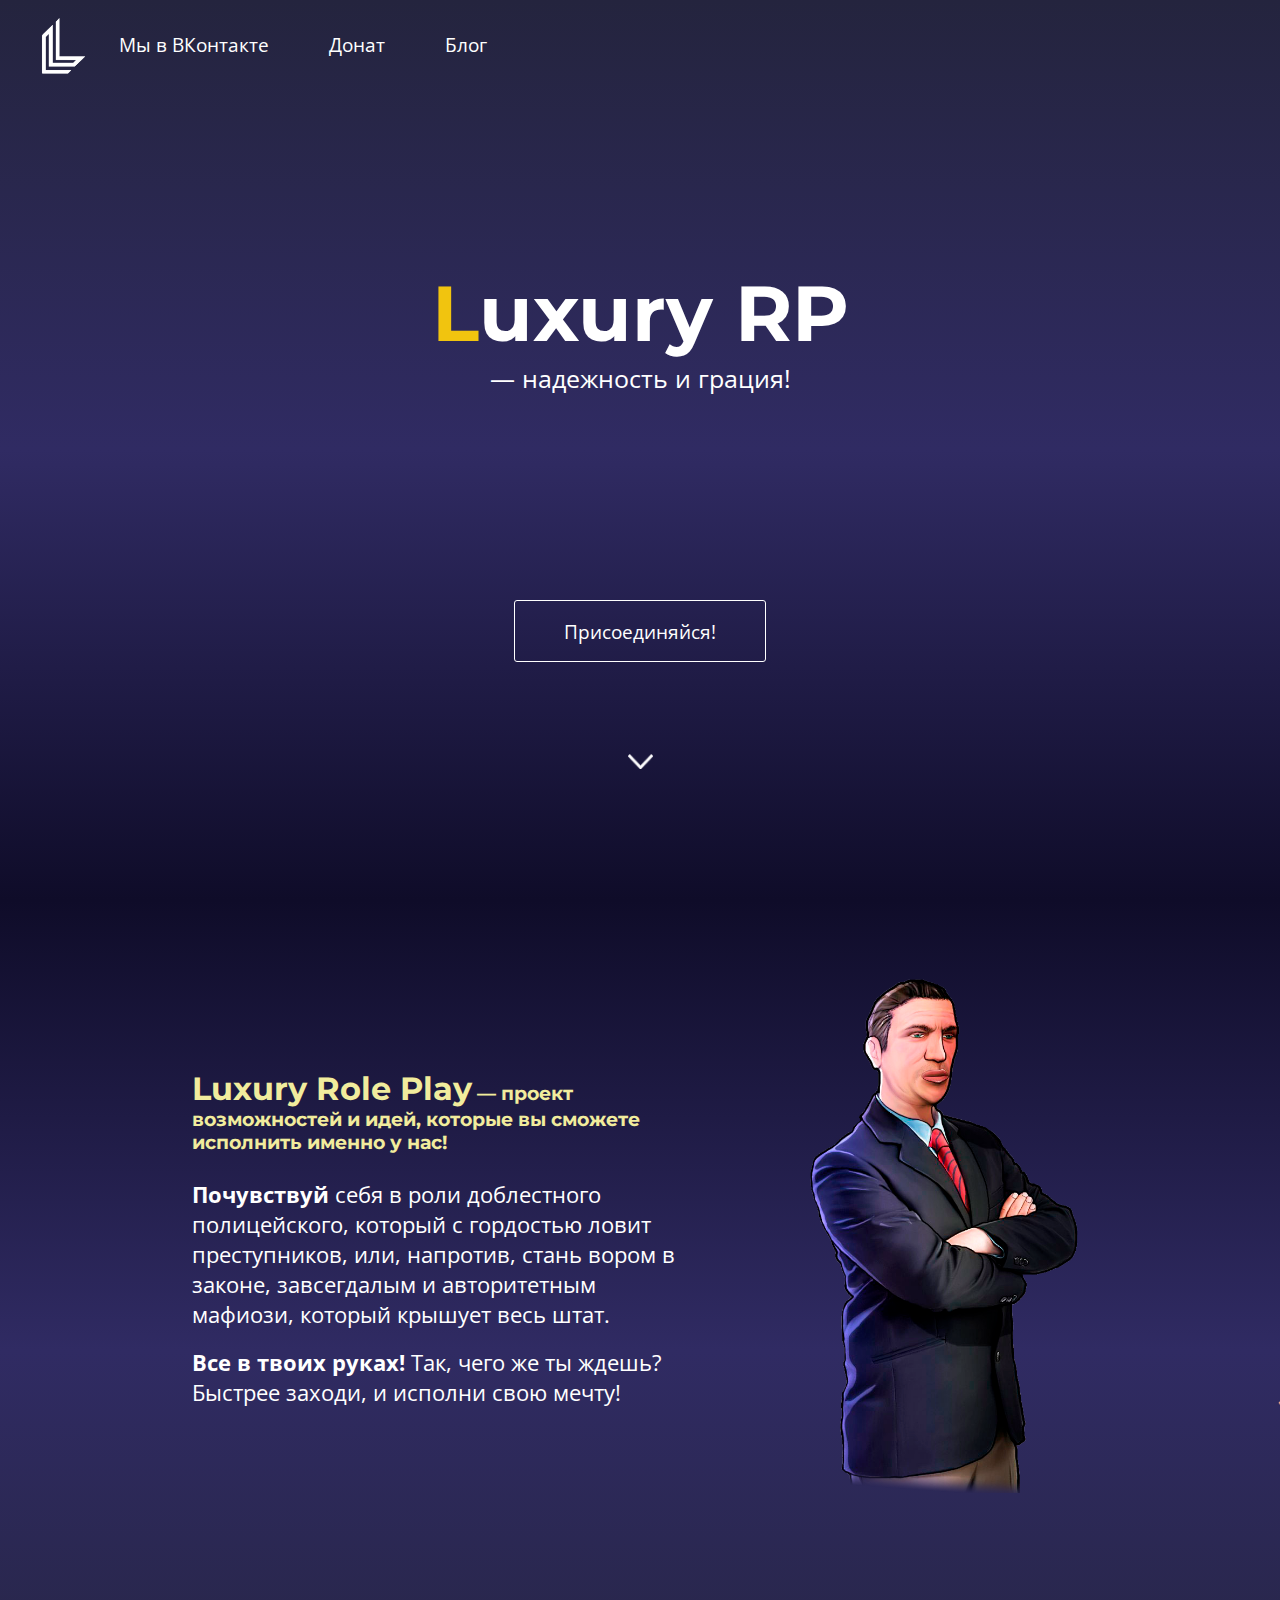
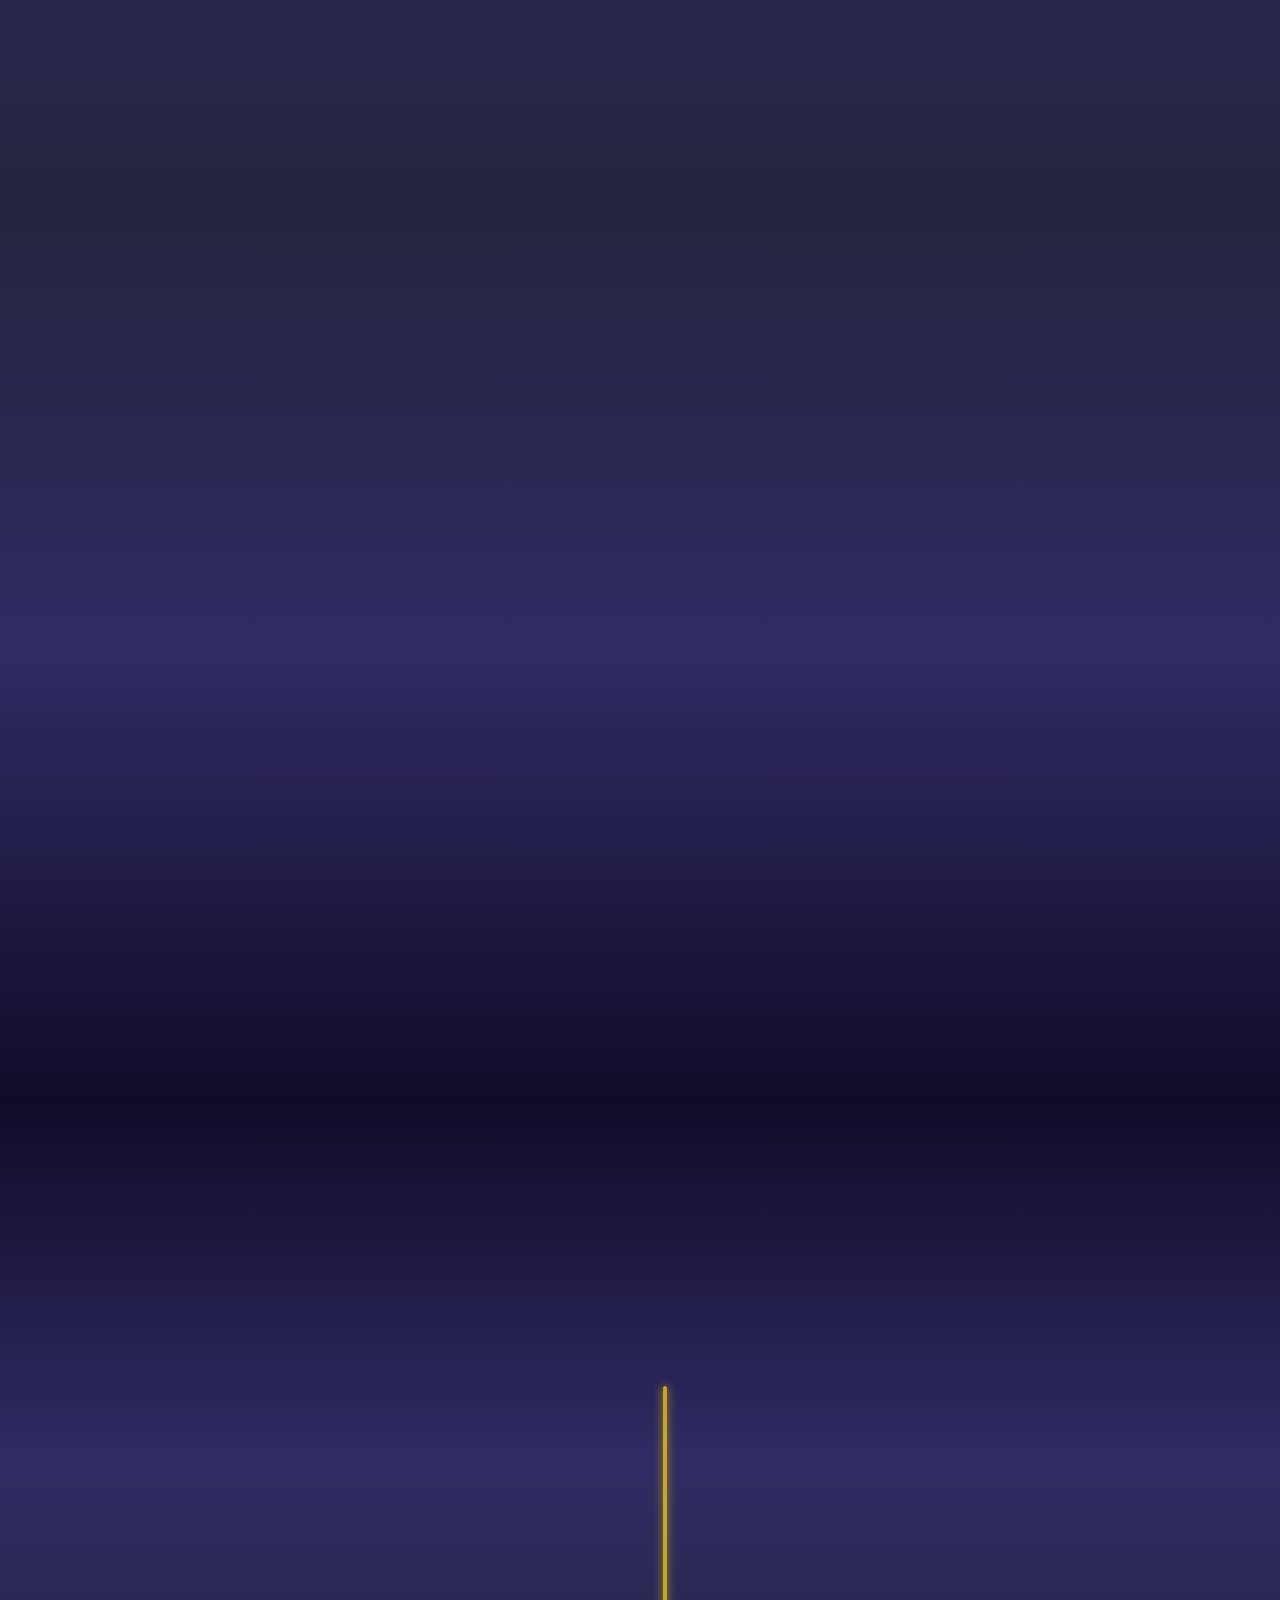
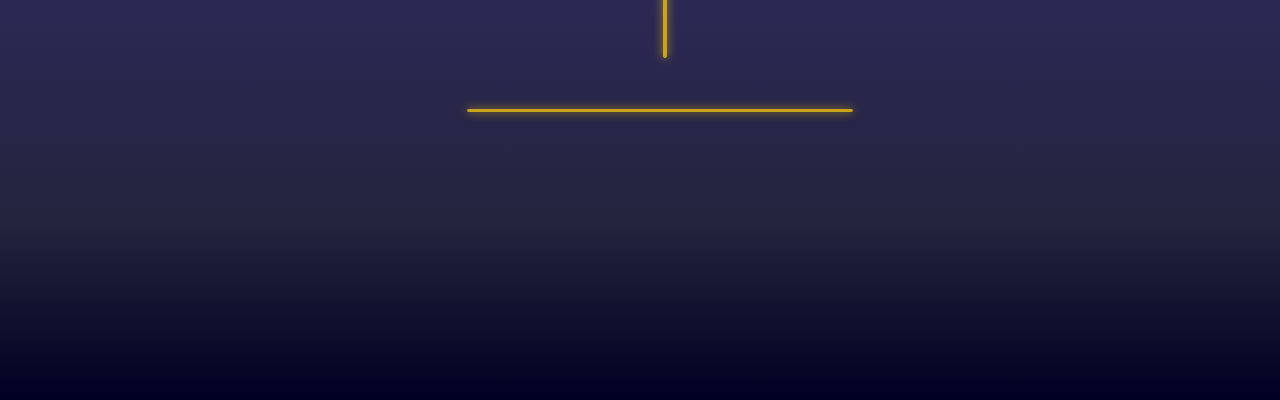
==== commit 8287481f: "ver. 0.9.7 (adp)" ====
--- a/index.html
+++ b/index.html
@@ -75,6 +75,7 @@
         </div>
         <div class="steps-description">
             <div class="steps-block wow fadeInLeft">
+                <h2 class="wow fadeInLeft adaptive-number">1</h2>
                 <h3>Установить GTA San Andreas</h3>
                 <p>Первым радикальным шагом будет установка GTA San Andreas на ваш компьютер. Это вы можете сделать, скачав <i style="font-style: normal; color: #F1EC9D;">torrent</i>-файл, нажав по кнопке ниже.</p>
                 <div class="button-parent">
@@ -84,6 +85,7 @@
                 </div>
             </div>
             <div class="steps-block wow fadeInLeft" data-wow-delay="0.3s">
+                <h2 class="wow fadeInLeft adaptive-number" data-wow-delay="0.3s">2</h2>
                 <h3>Установить клиент SA:MP</h3>
                 <p>Второй шаг &mdash; установка клиента SAMP`a. При установке укажите папку, куда вы установили игру. Скачать клиент вы можете кликнув по кнопке ниже.</p>
                 <div class="button-parent">
@@ -93,6 +95,7 @@
                 </div>
             </div>
             <div class="steps-block wow fadeInLeft" data-wow-delay="0.6s">
+                <h2 class="wow fadeInLeft adaptive-number" data-wow-delay="0.6s">3</h2>
                 <h3>Добавить наш сервер в избранные</h3>
                 <p>Последний и самый главный шаг - добавление нашего сервера в ваш клиент. Как обычно, сделайте это действие, нажав на кнопку ниже.</p>
                 <div class="button-parent">
@@ -105,7 +108,7 @@
     </div>
     <div class="social" id="our-social">
         <div class="social-header">
-            <h2 class="wow slideInLeft animated heading-text"><i class="gold-letter">М</i>ы в соц. сетях!</h2>
+            <h2 class="wow slideInLeft animated heading-text adaptive-text"><i class="gold-letter">М</i>ы в <br><b class="word-column">соц. сетях!</b></h2>
         </div>
         <div class="social-block" id="social-block">
             <div class="social-inner">
--- a/css/stylesheet.min.css
+++ b/css/stylesheet.min.css
@@ -11,17 +11,18 @@
 h1 {font-size: 78px;}
 h2 {font-size: 65px;color: #fff;}
 h3 {color: #F1EC9D;}
+h4 {font-size: 45px;}
 p, li {font-family: 'Open Sans', sans-serif;font-size: 25px;color: #fff;}
 a, a:hover {font-family: 'Open Sans', sans-serif;text-decoration: none;cursor: pointer;color: #fff;}
 /*global*/
-.section {width: 100%;height: 100vh;}
+.section {width: 100%;height: 100vh;background: linear-gradient(to top, #0f0c29, #302b63, #24243e);}
 .heading-text {padding-left: 50px;}
 .gold-letter {color: #f1c40f;font-style: normal;}
 /*nav-bar*/
 .section-nav {display: flex;height: 5vh;padding-top: 15px;padding-left: 25px;}
 .navbar {display: flex;justify-content: center;align-items: center;text-align: center;}
 .navbar-list {padding: 10px 10px;}
-.navbar-list a {font-size: 19px;color: #fff;margin: 5px 20px;transition: all .3s ease-out;}
+.navbar-list a {font-size: 19px;color: #fff; margin: 5px 20px; transition: all .3s ease-out;}
 .navbar-list a:hover {font-size: 20px;}
 /*gold-underline*/
 .underline-text {display: inline-block;line-height: 1.4;text-decoration: none;cursor: pointer;position: relative;}
--- a/css/main.css
+++ b/css/main.css
@@ -90,6 +90,10 @@
 
 .steps-block {
     width: 350px;
+}
+
+.adaptive-number {
+	display: none;
 }
 
 .steps-block h3 {
@@ -160,6 +164,10 @@
     line-height: 2.5;
     text-align: center;
     padding: 0px 15px;
+}
+
+.server-inner-adaptive {
+    display: none;
 }
 
 .server-inner h3 {
@@ -225,21 +233,92 @@
 @media screen and (max-width: 700px) {
 	.section-nav {
 		display: flex;
-		justify-content: center;
+		justify-content: space-between;
 		flex-direction: column;
 		align-items: center;
 		padding-top: 80px;
-	}
-	
-	.navbar {
-		position: relative;
-		right: 20px;
-	}
-
+		padding-left: 0;
+	}
 	.navbar-list {
 		display: flex;
 		flex-direction: column;
 		position: relative;
 		left: 0;
 	}
+	.section-lobby-inner {
+		text-align: center;
+	}
+	.about-us-inner-text {
+		display: flex;
+		justify-content: center;
+		align-items: center;
+	}
+	.about-us-person img {
+		display: none;
+	}
+	.steps {
+		height: 250vh;
+	}
+	.steps-number {
+		display: none;
+	}
+	.adaptive-number {
+		display: block;
+	}
+	.steps-block h2 {
+		text-align: center;
+	}
+	.steps-description {
+		display: flex;
+		flex-direction: column;
+		justify-content: space-between;
+	}
+	.adaptive-text {
+		/*width: 200px;*/
+	}
+	.social {
+		height: 100vh;
+	}
+	.social-block {
+		display: flex;
+		/*flex-direction: column;*/
+		/*justify-content: center;*/
+		text-align: center;
+	}
+	.social-inner {
+		width: 100%;
+		/*display: flex;*/
+		line-height: 1.5;
+		/*justify-content: center;*/
+		/*align-items: center;*/
+        padding-top: 40px;
+        padding-left: 20px !important;
+	}
+	.social-inner-desc {
+
+		/*width: 100%;*/
+		/*padding-top: 10px;*/
+		padding-bottom: 40px;
+		/*padding-right: 60px;*/
+		display: flex;
+		/*justify-content: space-between;*/
+	}
+    .word-column { 
+        font-size: 45px;
+    }
+	.server-inner {
+		display: none;
+	}
+	.line {
+		display: none;
+	}
+    .footer h2 {
+        font-size: 40px;
+    }
+    .footer p {
+        font-size: 19px;
+    }
+    .footer p i {
+        font-size: 12px;
+    }
 }